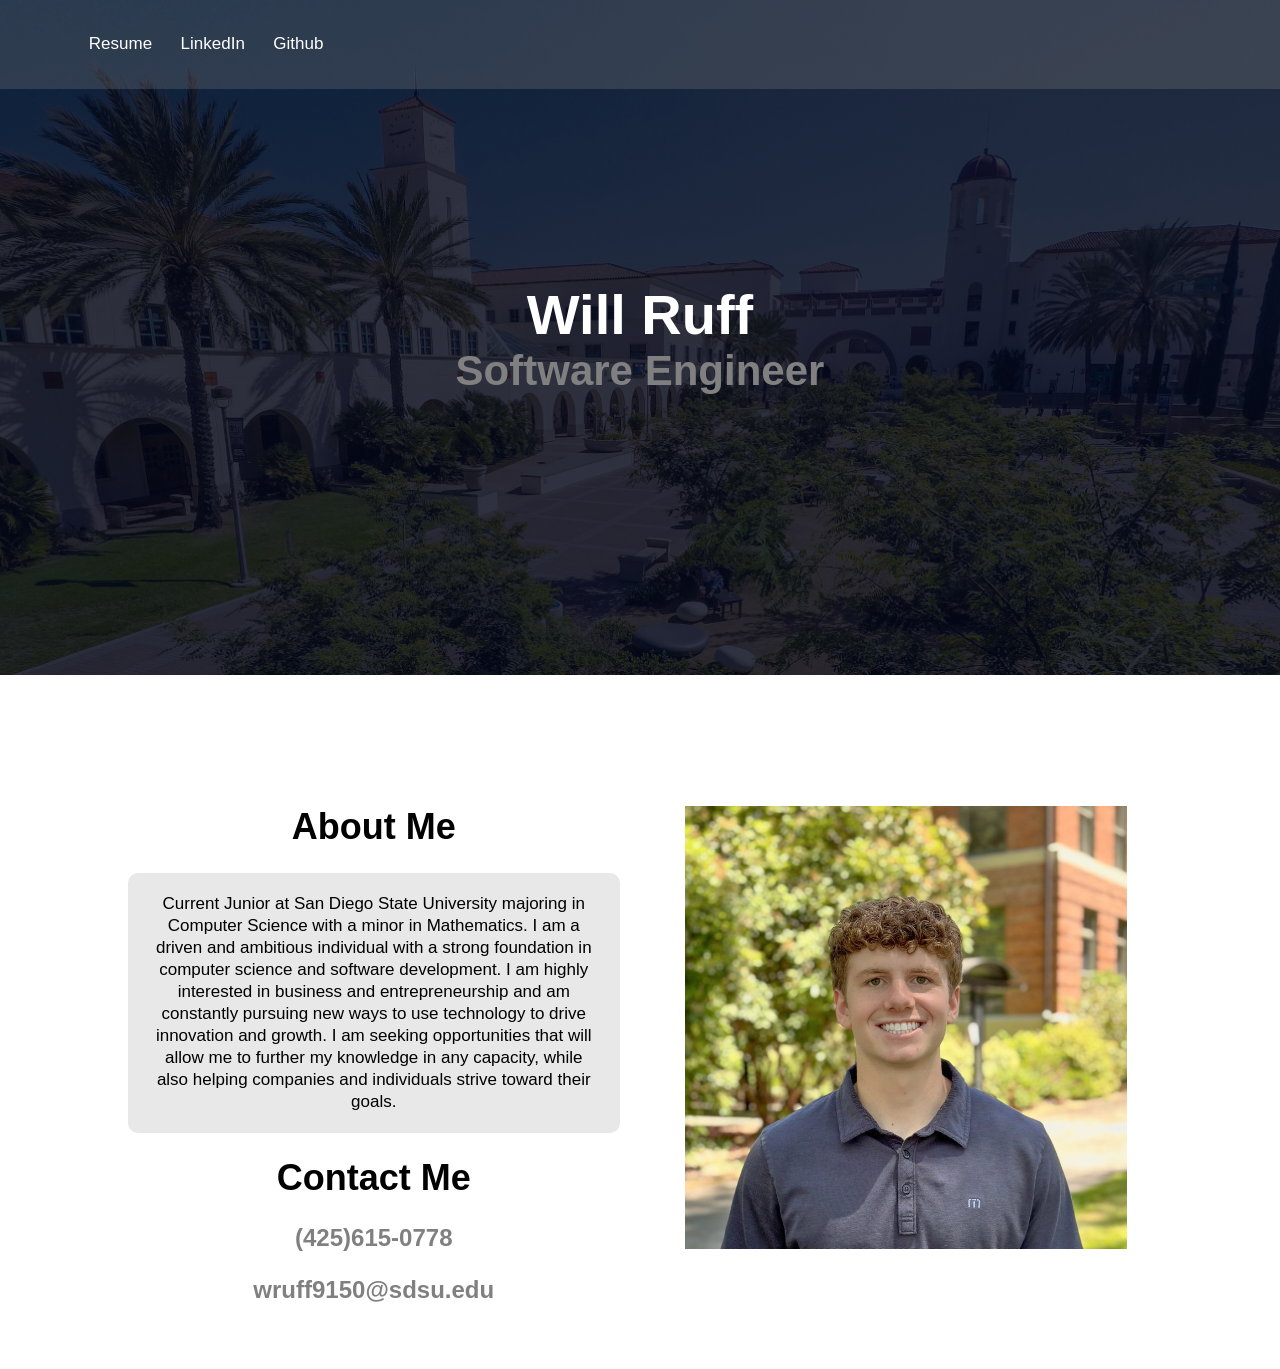
==== index.html @ cccd80b9 "small fix" ====
<!DOCTYPE html>
<html>
	<head>
		<title>Will Ruff</title>
		<meta charset="UTF-8">
		<link rel="stylesheet" href="styles.css">
	</head>
<body>
	<section class="header">
		<nav>
			<div class="nav-links">
				<ul>
					<li><a href="willruff_resume.pdf" target="_blank">Resume</a></li>
					<li><a href="https://www.linkedin.com/in/willhruff" target="_blank">LinkedIn</a></li>
					<li><a href="http://github.com/willruff" target="_blank">Github</a></li>
			    </ul>
			</div>
		</nav>
		<div class="text-box">
			<h1>Will Ruff</h1>
			<h2>Software Engineer</h2>
		</div>
	</section>
    <section class="about">
        <div class="row">
            <div class="col">
                <h1>About Me</h1>
                <p>Current Junior at San Diego State University majoring in Computer Science with a minor in Mathematics. I am a driven and ambitious individual with a strong foundation in computer science and software development. I am highly interested in business and entrepreneurship and am constantly pursuing new ways to use technology to drive innovation and growth. I am seeking opportunities that will allow me to further my knowledge in any capacity, while also helping companies and individuals strive toward their goals.</p>
                <h1>Contact Me</h1>
                <h2>(425)615-0778</h2>
                <h2>wruff9150@sdsu.edu</h2>
            </div>
            <div class="col">
                <img src="headshot.jpg">
            </div>

        </div>
        
    </section>
</html
---- styles.css ----
*{
    margin: 0;
    padding: 0;
    font-family: 'Poppins', sans-serif;
  }
  
  .header {
    min-height: 75vh;
    width: 100%;
    background-image: linear-gradient(rgba(4,9,30,0.7),rgba(4,9,30,0.7)),url(image.jpg);
    background-position: top;
    background-size: cover;
    background-repeat: no-repeat;
    position: relative;
  }
  
  nav {
    display: flex;
    padding: 2% 6%;
    justify-content: space-between;
    align-items: center;
    background: rgba(128, 128, 128, 0.291);
  }
  
  .nav-links{
    flex: 1;
    text-align: left;
  }
  .nav-links ul li{
    list-style: none;
    display: inline-block;
    padding: 8px 12px;
    position: relative;
  }
  .nav-links ul li a{
    color: #fff;
    text-decoration: none;
    font-size: 17px;
  }
  .nav-links ul li::after{
    content:'';
    width: 0%;
    height: 2px;
    background: grey;
    display: block;
    margin: auto;
    transition: 0.5s;
  }
  .nav-links ul li:hover::after{
    width: 100%;
  }

.text-box{
    width: 90%;
    color: #fff;
    position: absolute;
    top: 50%;
    left: 50%;
    transform: translate(-50%,-50%);
    text-align: center;
}
.text-box h1{
    font-size: 56px;
}
.text-box h2{
    font-size: 42px;
    color: grey;
}

.about{
    width: 80%;
    margin: auto;
    text-align: center;
    padding-top: 80px;
}
.about h1{
    font-size: 36px;
    margin-bottom: 5%;
}
.about h2{
    font-size: 24px;
    margin-bottom: 5%;
    color: grey;
}
.about p{
    color: black;
    font-size: 17px;
    line-height: 22px;
    padding: 20px;
    flex-basis: 31%;
    background: #e3e3e3cf;
    border-radius: 10px;
    margin-bottom: 5%;
    box-sizing: border-box;
}
.about p:hover{
    box-shadow: 0 0 20px 0px rgba(0,0,0,0.4)
}

.row{
    margin-top: 5%;
    display: flex;
    justify-content: space-between;
}
.col{
    flex-basis: 48%;
    margin-bottom: 40px;
    position: relative;
}
.col img{
    width: 90%;
    min-width: 100px;
    align-items: center;
}
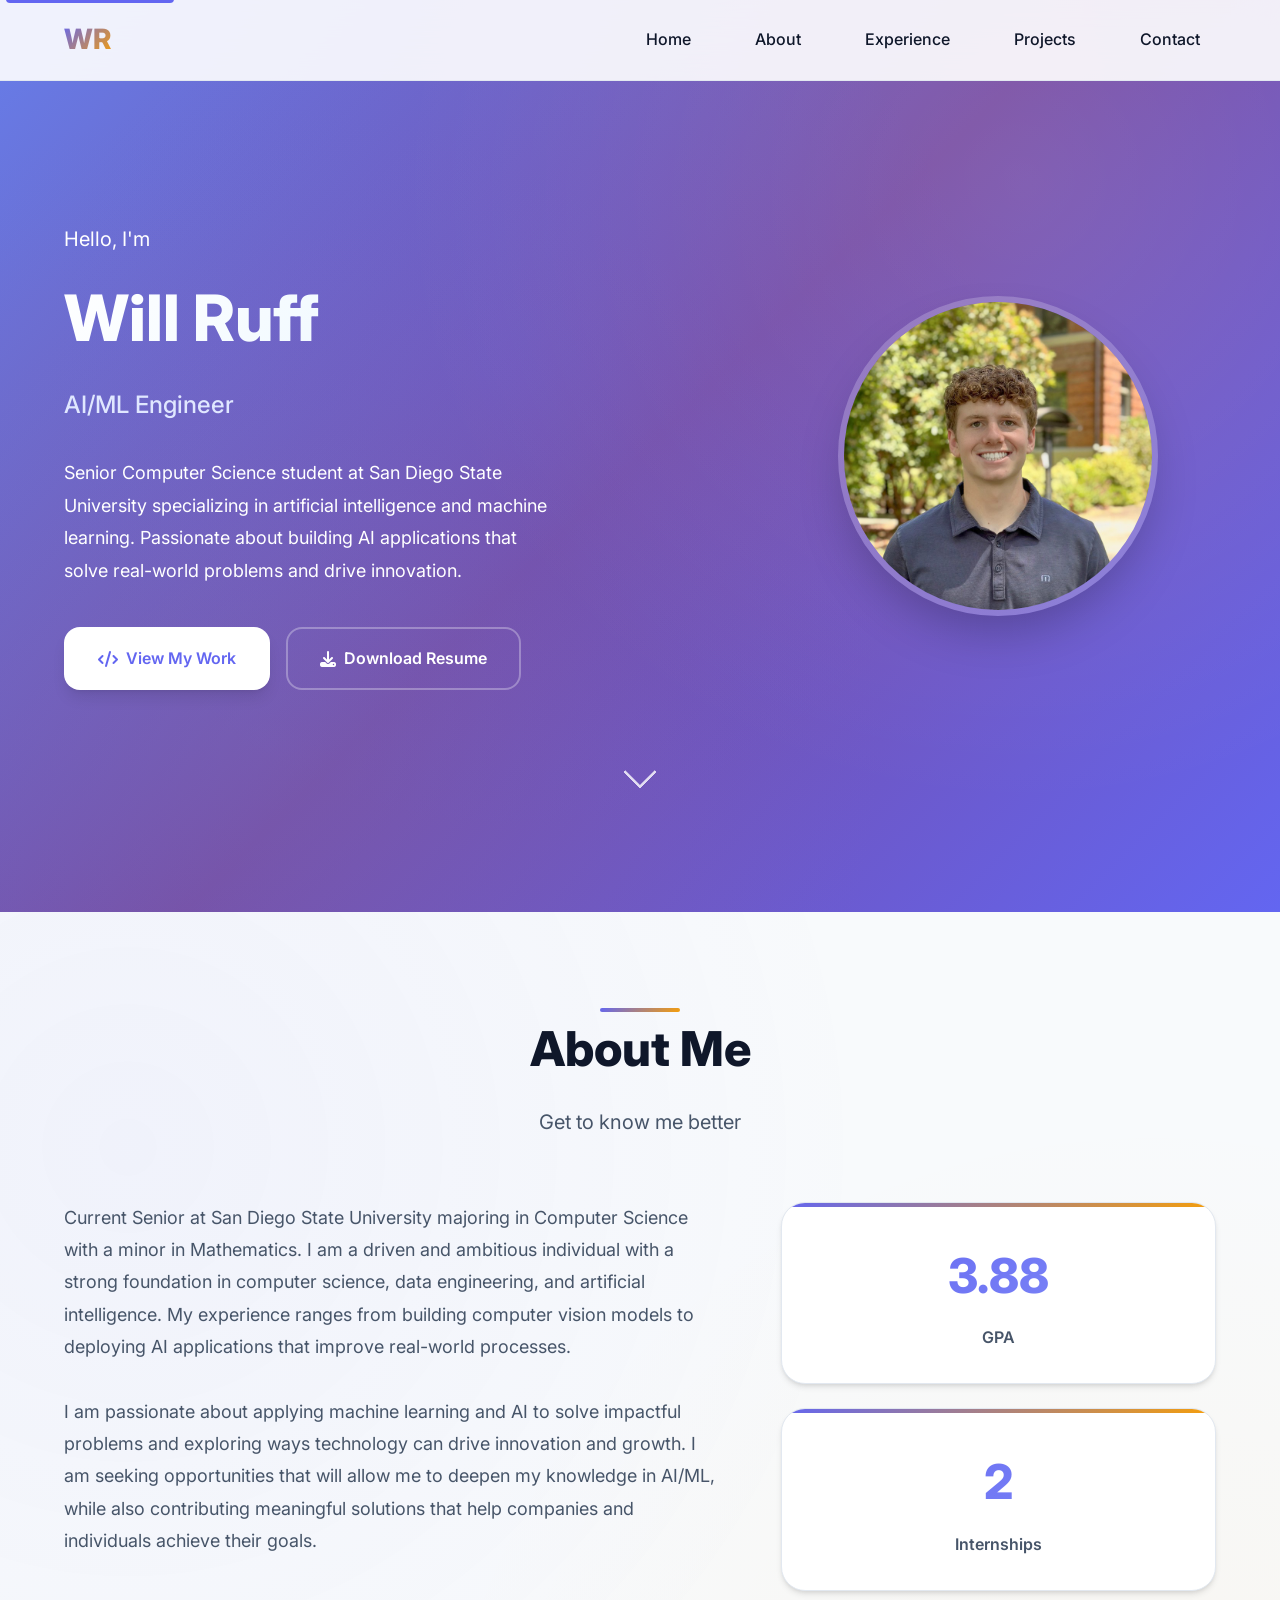
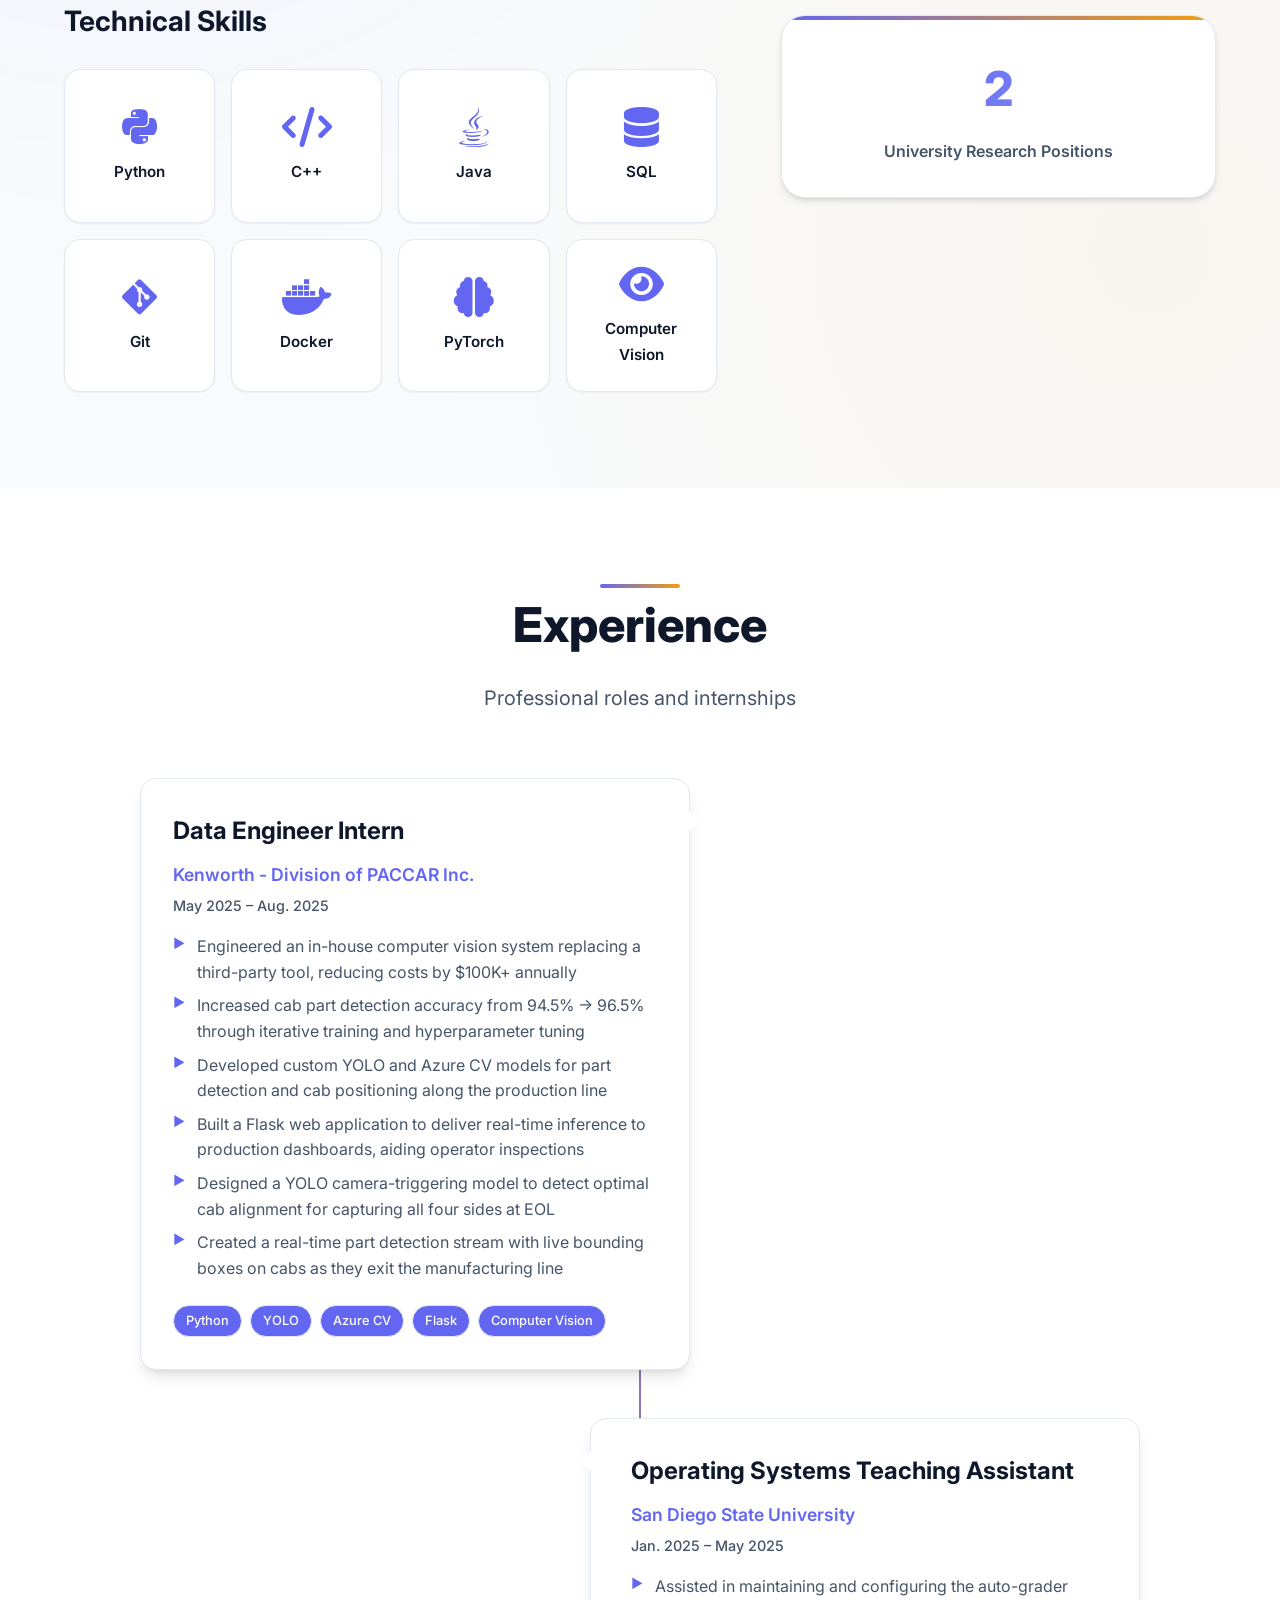
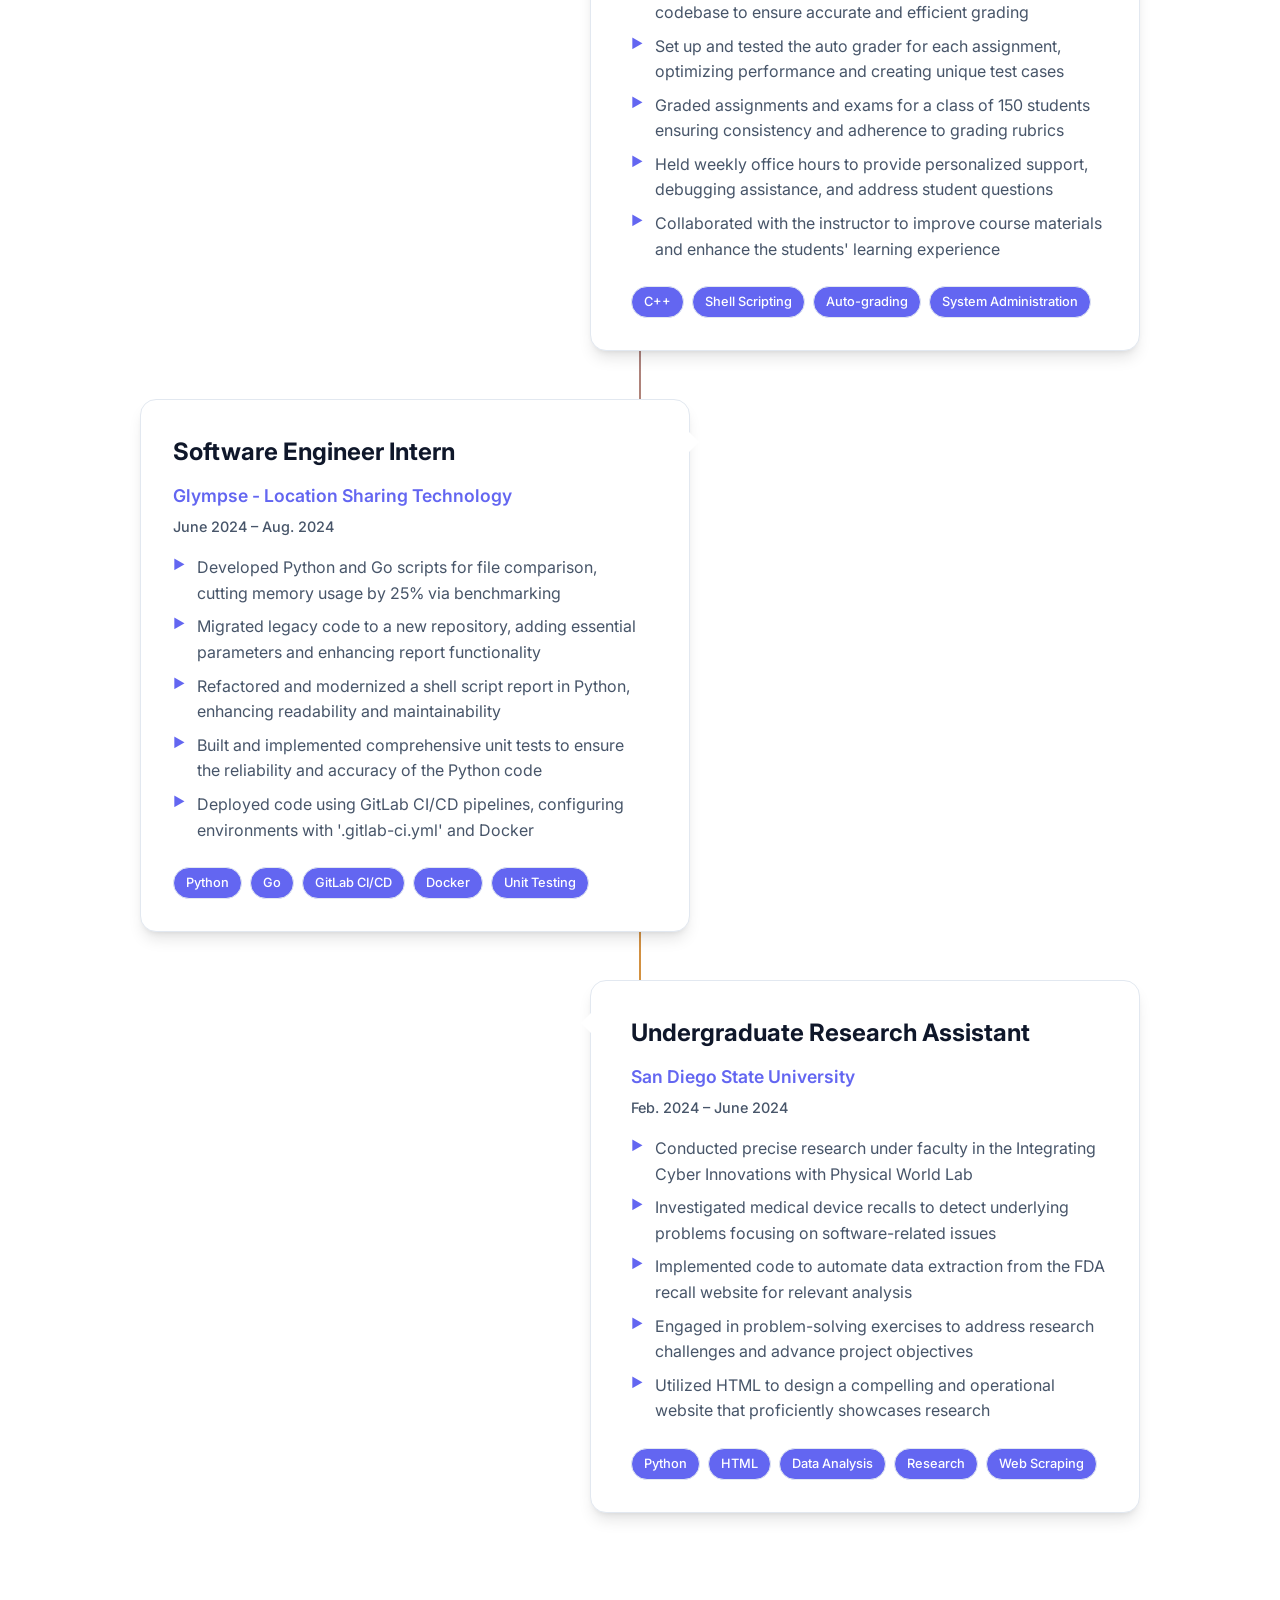
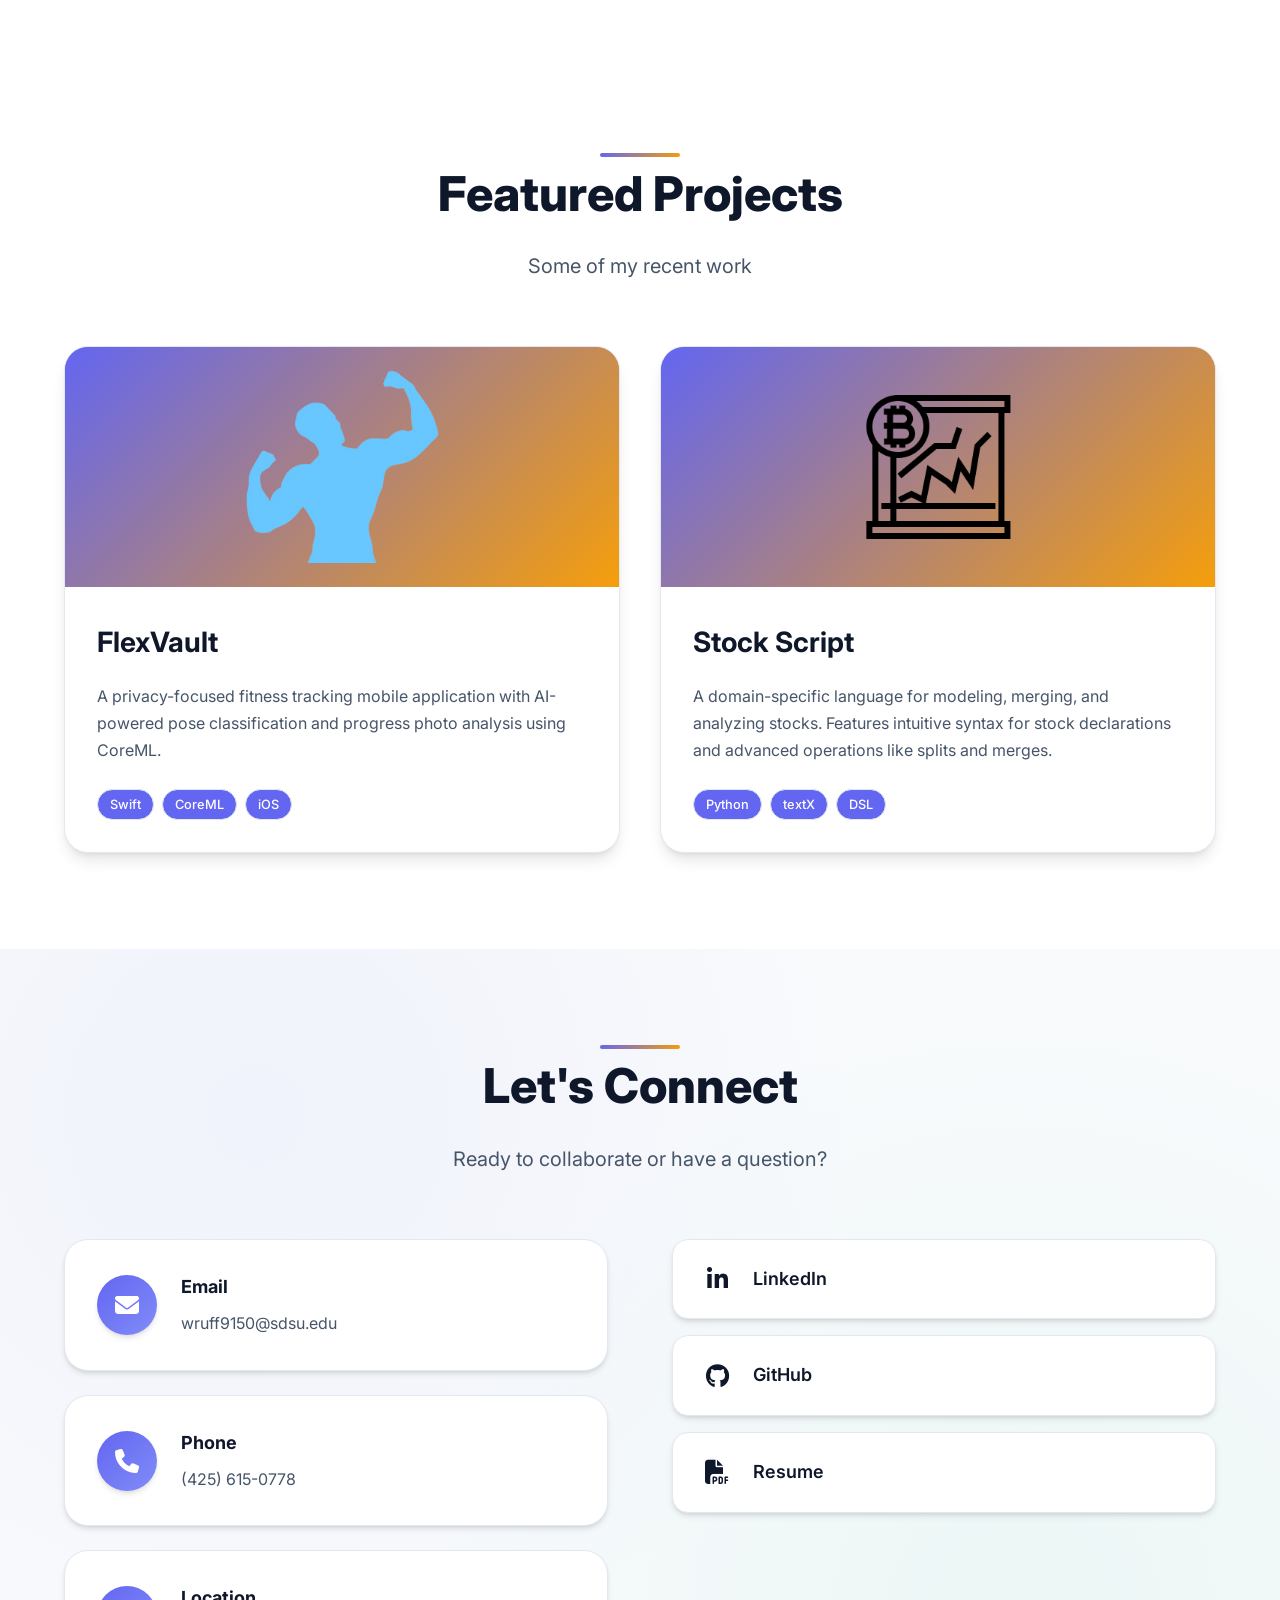
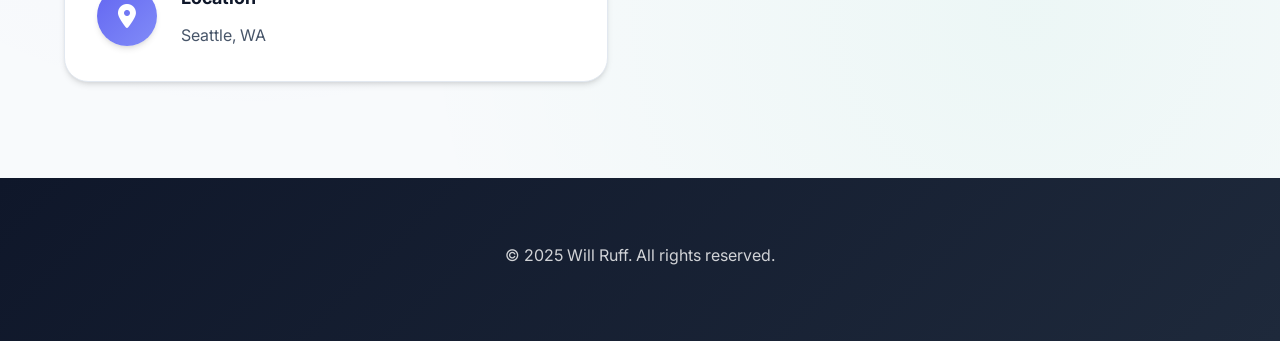
==== commit fbc734d5: "Website Revamp" ====
--- a/index.html
+++ b/index.html
@@ -1,40 +1,365 @@
 <!DOCTYPE html>
-<html>
-	<head>
-		<title>Will Ruff</title>
-		<meta charset="UTF-8">
-		<link rel="stylesheet" href="styles.css">
-	</head>
+<html lang="en">
+<head>
+    <meta charset="UTF-8">
+    <meta name="viewport" content="width=device-width, initial-scale=1.0">
+    <title>Will Ruff - AI/ML Engineer</title>
+    <link rel="stylesheet" href="styles.css">
+    <link rel="preconnect" href="https://fonts.googleapis.com">
+    <link rel="preconnect" href="https://fonts.gstatic.com" crossorigin>
+    <link href="https://fonts.googleapis.com/css2?family=Inter:wght@300;400;500;600;700;800&display=swap" rel="stylesheet">
+    <link rel="stylesheet" href="https://cdnjs.cloudflare.com/ajax/libs/font-awesome/6.4.0/css/all.min.css">
+</head>
 <body>
-	<section class="header">
-		<nav>
-			<div class="nav-links">
-				<ul>
-					<li><a href="willruff_resume.pdf" target="_blank">Resume</a></li>
-					<li><a href="https://www.linkedin.com/in/willhruff" target="_blank">LinkedIn</a></li>
-					<li><a href="http://github.com/willruff" target="_blank">Github</a></li>
-			    </ul>
-			</div>
-		</nav>
-		<div class="text-box">
-			<h1>Will Ruff</h1>
-			<h2>Software Engineer</h2>
-		</div>
-	</section>
-    <section class="about">
-        <div class="row">
-            <div class="col">
-                <h1>About Me</h1>
-                <p>Current Junior at San Diego State University majoring in Computer Science with a minor in Mathematics. I am a driven and ambitious individual with a strong foundation in computer science and software development. I am highly interested in business and entrepreneurship and am constantly pursuing new ways to use technology to drive innovation and growth. I am seeking opportunities that will allow me to further my knowledge in any capacity, while also helping companies and individuals strive toward their goals.</p>
-                <h1>Contact Me</h1>
-                <h2>(425)615-0778</h2>
-                <h2>wruff9150@sdsu.edu</h2>
-            </div>
-            <div class="col">
-                <img src="headshot.jpg">
-            </div>
-
-        </div>
-        
-    </section>
-</html+    <!-- Navigation -->
+    <nav class="navbar">
+        <div class="nav-container">
+            <div class="nav-logo">
+                <span class="logo-text">WR</span>
+            </div>
+            <div class="nav-menu" id="nav-menu">
+                <a href="#home" class="nav-link">Home</a>
+                <a href="#about" class="nav-link">About</a>
+                <a href="#experience" class="nav-link">Experience</a>
+                <a href="projects/" class="nav-link">Projects</a>
+                <a href="#contact" class="nav-link">Contact</a>
+            </div>
+            <div class="nav-toggle" id="nav-toggle">
+                <span class="bar"></span>
+                <span class="bar"></span>
+                <span class="bar"></span>
+            </div>
+        </div>
+    </nav>
+
+    <!-- Hero Section -->
+    <section id="home" class="hero">
+        <div class="hero-container">
+            <div class="hero-content">
+                <div class="hero-text">
+                    <h1 class="hero-title">
+                        <span class="greeting">Hello, I'm</span>
+                        <span class="name">Will Ruff</span>
+                        <span class="title">AI/ML Engineer</span>
+                    </h1>
+                    <p class="hero-description">
+                        Senior Computer Science student at San Diego State University specializing in 
+                        artificial intelligence and machine learning. Passionate about building AI 
+                        applications that solve real-world problems and drive innovation.
+                    </p>
+                    <div class="hero-buttons">
+                        <a href="projects/" class="btn btn-primary">
+                            <i class="fas fa-code"></i>
+                            View My Work
+                        </a>
+                        <a href="Will_Ruff_Resume.pdf" target="_blank" class="btn btn-secondary">
+                            <i class="fas fa-download"></i>
+                            Download Resume
+                        </a>
+                    </div>
+                </div>
+                <div class="hero-image">
+                    <div class="image-container">
+                        <img src="headshot.jpg" alt="Will Ruff" class="profile-image">
+                        <div class="image-overlay"></div>
+                    </div>
+                </div>
+            </div>
+            <div class="scroll-indicator">
+                <div class="scroll-arrow"></div>
+            </div>
+        </div>
+    </section>
+
+    <!-- About Section -->
+    <section id="about" class="about">
+        <div class="container">
+            <div class="section-header">
+                <h2 class="section-title">About Me</h2>
+                <p class="section-subtitle">Get to know me better</p>
+            </div>
+            <div class="about-content">
+                <div class="about-text">
+                    <p class="about-description">
+                        Current Senior at San Diego State University majoring in Computer Science with a minor in Mathematics. I am a driven and ambitious individual with a strong foundation in computer science, data engineering, and artificial intelligence. My experience ranges from building computer vision models to deploying AI applications that improve real-world processes.
+                    </p>
+                    <p class="about-description">
+                        I am passionate about applying machine learning and AI to solve impactful problems and exploring ways technology can drive innovation and growth. I am seeking opportunities that will allow me to deepen my knowledge in AI/ML, while also contributing meaningful solutions that help companies and individuals achieve their goals.
+                    </p>
+                    <div class="skills">
+                        <h3>Technical Skills</h3>
+                        <div class="skills-grid">
+                            <div class="skill-item">
+                                <i class="fab fa-python"></i>
+                                <span>Python</span>
+                            </div>
+                            <div class="skill-item">
+                                <i class="fas fa-code"></i>
+                                <span>C++</span>
+                            </div>
+                            <div class="skill-item">
+                                <i class="fab fa-java"></i>
+                                <span>Java</span>
+                            </div>
+                            <div class="skill-item">
+                                <i class="fas fa-database"></i>
+                                <span>SQL</span>
+                            </div>
+                            <div class="skill-item">
+                                <i class="fab fa-git-alt"></i>
+                                <span>Git</span>
+                            </div>
+                            <div class="skill-item">
+                                <i class="fab fa-docker"></i>
+                                <span>Docker</span>
+                            </div>
+                            <div class="skill-item">
+                                <i class="fas fa-brain"></i>
+                                <span>PyTorch</span>
+                            </div>
+                            <div class="skill-item">
+                                <i class="fas fa-eye"></i>
+                                <span>Computer Vision</span>
+                            </div>
+                        </div>
+                    </div>
+                </div>
+                <div class="about-stats">
+                    <div class="stat-item">
+                        <div class="stat-number">3.88</div>
+                        <div class="stat-label">GPA</div>
+                    </div>
+                    <div class="stat-item">
+                        <div class="stat-number">2</div>
+                        <div class="stat-label">Internships</div>
+                    </div>
+                    <div class="stat-item">
+                        <div class="stat-number">2</div>
+                        <div class="stat-label">University Research Positions</div>
+                    </div>
+                </div>
+            </div>
+        </div>
+    </section>
+
+    <!-- Experience Section -->
+    <section id="experience" class="experience">
+        <div class="container">
+            <div class="section-header">
+                <h2 class="section-title">Experience</h2>
+                <p class="section-subtitle">Professional roles and internships</p>
+            </div>
+            <div class="experience-timeline">
+                <div class="experience-item">
+                    <div class="experience-content">
+                        <div class="experience-header">
+                            <h3 class="experience-title">Data Engineer Intern</h3>
+                            <span class="experience-company">Kenworth - Division of PACCAR Inc.</span>
+                            <span class="experience-date">May 2025 – Aug. 2025</span>
+                        </div>
+                        <ul class="experience-description">
+                            <li>Engineered an in-house computer vision system replacing a third-party tool, reducing costs by $100K+ annually</li>
+                            <li>Increased cab part detection accuracy from 94.5% → 96.5% through iterative training and hyperparameter tuning</li>
+                            <li>Developed custom YOLO and Azure CV models for part detection and cab positioning along the production line</li>
+                            <li>Built a Flask web application to deliver real-time inference to production dashboards, aiding operator inspections</li>
+                            <li>Designed a YOLO camera-triggering model to detect optimal cab alignment for capturing all four sides at EOL</li>
+                            <li>Created a real-time part detection stream with live bounding boxes on cabs as they exit the manufacturing line</li>
+                        </ul>
+                        <div class="experience-tech">
+                            <span class="tech-tag">Python</span>
+                            <span class="tech-tag">YOLO</span>
+                            <span class="tech-tag">Azure CV</span>
+                            <span class="tech-tag">Flask</span>
+                            <span class="tech-tag">Computer Vision</span>
+                        </div>
+                    </div>
+                </div>
+                
+                <div class="experience-item">
+                    <div class="experience-content">
+                        <div class="experience-header">
+                            <h3 class="experience-title">Operating Systems Teaching Assistant</h3>
+                            <span class="experience-company">San Diego State University</span>
+                            <span class="experience-date">Jan. 2025 – May 2025</span>
+                        </div>
+                        <ul class="experience-description">
+                            <li>Assisted in maintaining and configuring the auto-grader codebase to ensure accurate and efficient grading</li>
+                            <li>Set up and tested the auto grader for each assignment, optimizing performance and creating unique test cases</li>
+                            <li>Graded assignments and exams for a class of 150 students ensuring consistency and adherence to grading rubrics</li>
+                            <li>Held weekly office hours to provide personalized support, debugging assistance, and address student questions</li>
+                            <li>Collaborated with the instructor to improve course materials and enhance the students' learning experience</li>
+                        </ul>
+                        <div class="experience-tech">
+                            <span class="tech-tag">C++</span>
+                            <span class="tech-tag">Shell Scripting</span>
+                            <span class="tech-tag">Auto-grading</span>
+                            <span class="tech-tag">System Administration</span>
+                        </div>
+                    </div>
+                </div>
+                
+                <div class="experience-item">
+                    <div class="experience-content">
+                        <div class="experience-header">
+                            <h3 class="experience-title">Software Engineer Intern</h3>
+                            <span class="experience-company">Glympse - Location Sharing Technology</span>
+                            <span class="experience-date">June 2024 – Aug. 2024</span>
+                        </div>
+                        <ul class="experience-description">
+                            <li>Developed Python and Go scripts for file comparison, cutting memory usage by 25% via benchmarking</li>
+                            <li>Migrated legacy code to a new repository, adding essential parameters and enhancing report functionality</li>
+                            <li>Refactored and modernized a shell script report in Python, enhancing readability and maintainability</li>
+                            <li>Built and implemented comprehensive unit tests to ensure the reliability and accuracy of the Python code</li>
+                            <li>Deployed code using GitLab CI/CD pipelines, configuring environments with '.gitlab-ci.yml' and Docker</li>
+                        </ul>
+                        <div class="experience-tech">
+                            <span class="tech-tag">Python</span>
+                            <span class="tech-tag">Go</span>
+                            <span class="tech-tag">GitLab CI/CD</span>
+                            <span class="tech-tag">Docker</span>
+                            <span class="tech-tag">Unit Testing</span>
+                        </div>
+                    </div>
+                </div>
+                
+                <div class="experience-item">
+                    <div class="experience-content">
+                        <div class="experience-header">
+                            <h3 class="experience-title">Undergraduate Research Assistant</h3>
+                            <span class="experience-company">San Diego State University</span>
+                            <span class="experience-date">Feb. 2024 – June 2024</span>
+                        </div>
+                        <ul class="experience-description">
+                            <li>Conducted precise research under faculty in the Integrating Cyber Innovations with Physical World Lab</li>
+                            <li>Investigated medical device recalls to detect underlying problems focusing on software-related issues</li>
+                            <li>Implemented code to automate data extraction from the FDA recall website for relevant analysis</li>
+                            <li>Engaged in problem-solving exercises to address research challenges and advance project objectives</li>
+                            <li>Utilized HTML to design a compelling and operational website that proficiently showcases research</li>
+                        </ul>
+                        <div class="experience-tech">
+                            <span class="tech-tag">Python</span>
+                            <span class="tech-tag">HTML</span>
+                            <span class="tech-tag">Data Analysis</span>
+                            <span class="tech-tag">Research</span>
+                            <span class="tech-tag">Web Scraping</span>
+                        </div>
+                    </div>
+                </div>
+            </div>
+        </div>
+    </section>
+
+    <!-- Projects Section -->
+    <section id="projects" class="projects">
+        <div class="container">
+            <div class="section-header">
+                <h2 class="section-title">Featured Projects</h2>
+                <p class="section-subtitle">Some of my recent work</p>
+            </div>
+            <div class="projects-grid">
+                <a href="projects/#flexvault" class="project-card project-card-link">
+                    <div class="project-image">
+                        <img src="Untitled_design__9_-removebg-preview.png" alt="FlexVault App Design" class="project-img">
+                    </div>
+                    <div class="project-content">
+                        <h3 class="project-title">FlexVault</h3>
+                        <p class="project-description">
+                            A privacy-focused fitness tracking mobile application with AI-powered 
+                            pose classification and progress photo analysis using CoreML.
+                        </p>
+                        <div class="project-tech">
+                            <span class="tech-tag">Swift</span>
+                            <span class="tech-tag">CoreML</span>
+                            <span class="tech-tag">iOS</span>
+                        </div>
+                    </div>
+                </a>
+                <a href="projects/#stockscript" class="project-card project-card-link">
+                    <div class="project-image">
+                        <img src="chart.png" alt="StockScript Chart" class="project-img">
+                    </div>
+                    <div class="project-content">
+                        <h3 class="project-title">Stock Script</h3>
+                        <p class="project-description">
+                            A domain-specific language for modeling, merging, and analyzing stocks. 
+                            Features intuitive syntax for stock declarations and advanced operations 
+                            like splits and merges.
+                        </p>
+                        <div class="project-tech">
+                            <span class="tech-tag">Python</span>
+                            <span class="tech-tag">textX</span>
+                            <span class="tech-tag">DSL</span>
+                        </div>
+                    </div>
+                </a>
+            </div>
+        </div>
+    </section>
+
+    <!-- Contact Section -->
+    <section id="contact" class="contact">
+        <div class="container">
+            <div class="section-header">
+                <h2 class="section-title">Let's Connect</h2>
+                <p class="section-subtitle">Ready to collaborate or have a question?</p>
+            </div>
+            <div class="contact-content">
+                <div class="contact-info">
+                    <div class="contact-item">
+                        <div class="contact-icon">
+                            <i class="fas fa-envelope"></i>
+                        </div>
+                        <div class="contact-details">
+                            <h4>Email</h4>
+                            <p>wruff9150@sdsu.edu</p>
+                        </div>
+                    </div>
+                    <div class="contact-item">
+                        <div class="contact-icon">
+                            <i class="fas fa-phone"></i>
+                        </div>
+                        <div class="contact-details">
+                            <h4>Phone</h4>
+                            <p>(425) 615-0778</p>
+                        </div>
+                    </div>
+                    <div class="contact-item">
+                        <div class="contact-icon">
+                            <i class="fas fa-map-marker-alt"></i>
+                        </div>
+                        <div class="contact-details">
+                            <h4>Location</h4>
+                            <p>Seattle, WA</p>
+                        </div>
+                    </div>
+                </div>
+                <div class="social-links">
+                    <a href="https://www.linkedin.com/in/willhruff" target="_blank" class="social-link">
+                        <i class="fab fa-linkedin-in"></i>
+                        <span>LinkedIn</span>
+                    </a>
+                    <a href="https://github.com/willruff" target="_blank" class="social-link">
+                        <i class="fab fa-github"></i>
+                        <span>GitHub</span>
+                    </a>
+                    <a href="Will_Ruff_Resume.pdf" target="_blank" class="social-link">
+                        <i class="fas fa-file-pdf"></i>
+                        <span>Resume</span>
+                    </a>
+                </div>
+            </div>
+        </div>
+    </section>
+
+    <!-- Footer -->
+    <footer class="footer">
+        <div class="container">
+            <div class="footer-content">
+                <p>&copy; 2025 Will Ruff. All rights reserved.</p>
+            </div>
+        </div>
+    </footer>
+
+    <script src="script.js"></script>
+</body>
+</html>
--- a/styles.css
+++ b/styles.css
@@ -1,114 +1,1215 @@
-*{
+/* Modern Portfolio Website Styles */
+
+/* Reset and Base Styles */
+* {
     margin: 0;
     padding: 0;
-    font-family: 'Poppins', sans-serif;
-  }
-  
-  .header {
-    min-height: 75vh;
+    box-sizing: border-box;
+}
+
+:root {
+    /* Color System */
+    --primary: #6366f1;
+    --primary-light: #818cf8;
+    --primary-dark: #4f46e5;
+    --secondary: #f59e0b;
+    --accent: #10b981;
+    --text-primary: #0f172a;
+    --text-secondary: #475569;
+    --text-light: #64748b;
+    --bg-primary: #ffffff;
+    --bg-secondary: #f8fafc;
+    --bg-tertiary: #f1f5f9;
+    --border: #e2e8f0;
+    
+    /* Shadows */
+    --shadow-sm: 0 1px 2px 0 rgba(0, 0, 0, 0.05);
+    --shadow-md: 0 4px 6px -1px rgba(0, 0, 0, 0.1), 0 2px 4px -2px rgba(0, 0, 0, 0.1);
+    --shadow-lg: 0 10px 15px -3px rgba(0, 0, 0, 0.1), 0 4px 6px -4px rgba(0, 0, 0, 0.1);
+    --shadow-xl: 0 20px 25px -5px rgba(0, 0, 0, 0.1), 0 8px 10px -6px rgba(0, 0, 0, 0.1);
+    --shadow-2xl: 0 25px 50px -12px rgba(0, 0, 0, 0.25);
+    
+    /* Spacing */
+    --space-1: 0.25rem;
+    --space-2: 0.5rem;
+    --space-3: 0.75rem;
+    --space-4: 1rem;
+    --space-5: 1.25rem;
+    --space-6: 1.5rem;
+    --space-8: 2rem;
+    --space-10: 2.5rem;
+    --space-12: 3rem;
+    --space-16: 4rem;
+    --space-20: 5rem;
+    --space-24: 6rem;
+    
+    /* Border Radius */
+    --radius-sm: 0.375rem;
+    --radius-md: 0.5rem;
+    --radius-lg: 0.75rem;
+    --radius-xl: 1rem;
+    --radius-2xl: 1.5rem;
+    --radius-full: 9999px;
+    
+    /* Transitions */
+    --transition: all 0.3s cubic-bezier(0.4, 0, 0.2, 1);
+}
+
+html {
+    scroll-behavior: smooth;
+}
+
+body {
+    font-family: 'Inter', -apple-system, BlinkMacSystemFont, 'Segoe UI', Roboto, sans-serif;
+    line-height: 1.7;
+    color: var(--text-primary);
+    background: var(--bg-primary);
+    overflow-x: hidden;
+    -webkit-font-smoothing: antialiased;
+    -moz-osx-font-smoothing: grayscale;
+}
+
+.container {
+    max-width: 1200px;
+    margin: 0 auto;
+    padding: 0 var(--space-6);
+}
+
+/* Navigation */
+.navbar {
+    position: fixed;
+    top: 0;
     width: 100%;
-    background-image: linear-gradient(rgba(4,9,30,0.7),rgba(4,9,30,0.7)),url(image.jpg);
-    background-position: top;
-    background-size: cover;
-    background-repeat: no-repeat;
-    position: relative;
-  }
-  
-  nav {
-    display: flex;
-    padding: 2% 6%;
+    background: rgba(255, 255, 255, 0.9);
+    backdrop-filter: blur(20px);
+    -webkit-backdrop-filter: blur(20px);
+    border-bottom: 1px solid var(--border);
+    z-index: 1000;
+    transition: var(--transition);
+}
+
+.navbar.scrolled {
+    background: rgba(255, 255, 255, 0.95);
+    box-shadow: var(--shadow-lg);
+}
+
+.nav-container {
+    max-width: 1200px;
+    margin: 0 auto;
+    padding: 0 var(--space-6);
+    display: flex;
     justify-content: space-between;
     align-items: center;
-    background: rgba(128, 128, 128, 0.291);
-  }
-  
-  .nav-links{
-    flex: 1;
-    text-align: left;
-  }
-  .nav-links ul li{
-    list-style: none;
+    height: 80px;
+}
+
+.nav-logo {
+    font-size: 1.75rem;
+    font-weight: 800;
+}
+
+.logo-text {
+    background: linear-gradient(135deg, var(--primary), var(--secondary));
+    -webkit-background-clip: text;
+    -webkit-text-fill-color: transparent;
+    background-clip: text;
+    transition: var(--transition);
+}
+
+.logo-text:hover {
+    transform: scale(1.05);
+}
+
+.nav-menu {
+    display: flex;
+    gap: var(--space-8);
+    align-items: center;
+}
+
+.nav-link {
+    text-decoration: none;
+    color: var(--text-primary);
+    font-weight: 500;
+    padding: var(--space-2) var(--space-4);
+    border-radius: var(--radius-lg);
+    transition: var(--transition);
+    position: relative;
+}
+
+.nav-link:hover {
+    color: var(--primary);
+    background: rgba(99, 102, 241, 0.1);
+    transform: translateY(-1px);
+}
+
+.nav-toggle {
+    display: none;
+    flex-direction: column;
+    cursor: pointer;
+    padding: var(--space-2);
+    border-radius: var(--radius-md);
+    transition: var(--transition);
+}
+
+.nav-toggle:hover {
+    background: var(--bg-secondary);
+}
+
+.bar {
+    width: 25px;
+    height: 3px;
+    background: var(--text-primary);
+    margin: 3px 0;
+    border-radius: var(--radius-full);
+    transition: var(--transition);
+}
+
+/* Hero Section */
+.hero {
+    min-height: 100vh;
+    display: flex;
+    align-items: center;
+    background: linear-gradient(135deg, #667eea 0%, #764ba2 50%, #6366f1 100%);
+    position: relative;
+    overflow: hidden;
+}
+
+.hero::before {
+    content: '';
+    position: absolute;
+    top: 0;
+    left: 0;
+    right: 0;
+    bottom: 0;
+    background: 
+        radial-gradient(circle at 20% 80%, rgba(120, 119, 198, 0.3) 0%, transparent 50%),
+        radial-gradient(circle at 80% 20%, rgba(255, 255, 255, 0.1) 0%, transparent 50%),
+        radial-gradient(circle at 40% 40%, rgba(99, 102, 241, 0.2) 0%, transparent 50%);
+    animation: float 20s ease-in-out infinite;
+}
+
+@keyframes float {
+    0%, 100% { transform: translateY(0px) rotate(0deg); }
+    33% { transform: translateY(-20px) rotate(1deg); }
+    66% { transform: translateY(-10px) rotate(-1deg); }
+}
+
+.hero-container {
+    max-width: 1200px;
+    margin: 0 auto;
+    padding: 0 var(--space-6);
+    position: relative;
+    z-index: 2;
+    width: 100%;
+}
+
+.hero-content {
+    display: grid;
+    grid-template-columns: 1.2fr 0.8fr;
+    gap: var(--space-16);
+    align-items: center;
+    min-height: 80vh;
+}
+
+.hero-text {
+    color: white;
+    animation: slideInLeft 1s ease-out;
+}
+
+@keyframes slideInLeft {
+    from {
+        opacity: 0;
+        transform: translateX(-50px);
+    }
+    to {
+        opacity: 1;
+        transform: translateX(0);
+    }
+}
+
+.greeting {
+    display: block;
+    font-size: 1.25rem;
+    font-weight: 400;
+    margin-bottom: var(--space-2);
+    opacity: 0.9;
+    animation: fadeInUp 1s ease-out 0.2s both;
+}
+
+.name {
+    display: block;
+    font-size: clamp(2.5rem, 5vw, 4rem);
+    font-weight: 800;
+    margin-bottom: var(--space-3);
+    background: linear-gradient(135deg, #ffffff 0%, #f0f9ff 50%, #e0e7ff 100%);
+    -webkit-background-clip: text;
+    -webkit-text-fill-color: transparent;
+    background-clip: text;
+    animation: fadeInUp 1s ease-out 0.4s both;
+}
+
+.title {
+    display: block;
+    font-size: 1.5rem;
+    font-weight: 500;
+    color: #e0e7ff;
+    margin-bottom: var(--space-8);
+    animation: fadeInUp 1s ease-out 0.6s both;
+}
+
+@keyframes fadeInUp {
+    from {
+        opacity: 0;
+        transform: translateY(30px);
+    }
+    to {
+        opacity: 1;
+        transform: translateY(0);
+    }
+}
+
+.hero-description {
+    font-size: 1.125rem;
+    line-height: 1.8;
+    margin-bottom: var(--space-10);
+    opacity: 0.95;
+    max-width: 500px;
+    animation: fadeInUp 1s ease-out 0.8s both;
+}
+
+.hero-buttons {
+    display: flex;
+    gap: var(--space-4);
+    flex-wrap: wrap;
+    animation: fadeInUp 1s ease-out 1s both;
+}
+
+/* Button Styles */
+.btn {
+    display: inline-flex;
+    align-items: center;
+    gap: var(--space-2);
+    padding: var(--space-4) var(--space-8);
+    border-radius: var(--radius-xl);
+    text-decoration: none;
+    font-weight: 600;
+    font-size: 1rem;
+    transition: var(--transition);
+    border: 2px solid transparent;
+    cursor: pointer;
+    position: relative;
+    overflow: hidden;
+}
+
+.btn::before {
+    content: '';
+    position: absolute;
+    top: 0;
+    left: -100%;
+    width: 100%;
+    height: 100%;
+    background: linear-gradient(90deg, transparent, rgba(255, 255, 255, 0.2), transparent);
+    transition: left 0.5s;
+}
+
+.btn:hover::before {
+    left: 100%;
+}
+
+.btn-primary {
+    background: white;
+    color: var(--primary);
+    box-shadow: var(--shadow-lg);
+}
+
+.btn-primary:hover {
+    transform: translateY(-3px);
+    box-shadow: var(--shadow-2xl);
+    background: #f8fafc;
+}
+
+.btn-secondary {
+    background: transparent;
+    color: white;
+    border-color: rgba(255, 255, 255, 0.3);
+    backdrop-filter: blur(10px);
+}
+
+.btn-secondary:hover {
+    background: rgba(255, 255, 255, 0.1);
+    border-color: white;
+    transform: translateY(-3px);
+    box-shadow: 0 0 30px rgba(99, 102, 241, 0.3);
+}
+
+/* Hero Image */
+.hero-image {
+    display: flex;
+    justify-content: center;
+    align-items: center;
+    animation: slideInRight 1s ease-out 0.5s both;
+}
+
+@keyframes slideInRight {
+    from {
+        opacity: 0;
+        transform: translateX(50px);
+    }
+    to {
+        opacity: 1;
+        transform: translateX(0);
+    }
+}
+
+.image-container {
+    position: relative;
+    width: 320px;
+    height: 320px;
+    border-radius: 50%;
+    overflow: hidden;
+    box-shadow: var(--shadow-2xl);
+    border: 6px solid rgba(255, 255, 255, 0.2);
+    transition: var(--transition);
+}
+
+.image-container::before {
+    content: '';
+    position: absolute;
+    top: -50%;
+    left: -50%;
+    width: 200%;
+    height: 200%;
+    background: conic-gradient(from 0deg, transparent, rgba(255, 255, 255, 0.3), transparent);
+    animation: rotate 10s linear infinite;
+    z-index: -1;
+}
+
+@keyframes rotate {
+    from { transform: rotate(0deg); }
+    to { transform: rotate(360deg); }
+}
+
+.image-container:hover {
+    transform: scale(1.05);
+    box-shadow: var(--shadow-2xl), 0 0 30px rgba(99, 102, 241, 0.3);
+}
+
+.profile-image {
+    width: 100%;
+    height: 100%;
+    object-fit: cover;
+    transition: var(--transition);
+}
+
+.image-container:hover .profile-image {
+    transform: scale(1.1);
+}
+
+/* Scroll Indicator */
+.scroll-indicator {
+    position: absolute;
+    bottom: var(--space-8);
+    left: 50%;
+    transform: translateX(-50%);
+    animation: bounce 2s infinite;
+    cursor: pointer;
+}
+
+.scroll-arrow {
+    width: 24px;
+    height: 24px;
+    border-right: 3px solid rgba(255, 255, 255, 0.8);
+    border-bottom: 3px solid rgba(255, 255, 255, 0.8);
+    transform: rotate(45deg);
+    border-radius: 2px;
+}
+
+@keyframes bounce {
+    0%, 20%, 50%, 80%, 100% {
+        transform: translateX(-50%) translateY(0);
+    }
+    40% {
+        transform: translateX(-50%) translateY(-15px);
+    }
+    60% {
+        transform: translateX(-50%) translateY(-8px);
+    }
+}
+
+/* Section Styles */
+section {
+    padding: var(--space-24) 0;
+    position: relative;
+}
+
+.section-header {
+    text-align: center;
+    margin-bottom: var(--space-16);
+    opacity: 0;
+    transform: translateY(30px);
+    transition: var(--transition);
+}
+
+.section-header.animate {
+    opacity: 1;
+    transform: translateY(0);
+}
+
+.section-title {
+    font-size: clamp(2rem, 4vw, 3rem);
+    font-weight: 800;
+    color: var(--text-primary);
+    margin-bottom: var(--space-4);
+    position: relative;
     display: inline-block;
-    padding: 8px 12px;
-    position: relative;
-  }
-  .nav-links ul li a{
-    color: #fff;
+}
+
+.section-title::after {
+    content: '';
+    position: absolute;
+    bottom: -var(--space-3);
+    left: 50%;
+    transform: translateX(-50%);
+    width: 80px;
+    height: 4px;
+    background: linear-gradient(135deg, var(--primary), var(--secondary));
+    border-radius: var(--radius-full);
+}
+
+.section-subtitle {
+    font-size: 1.25rem;
+    color: var(--text-secondary);
+    max-width: 600px;
+    margin: 0 auto;
+    line-height: 1.6;
+}
+
+/* About Section */
+.about {
+    background: var(--bg-secondary);
+    position: relative;
+}
+
+.about::before {
+    content: '';
+    position: absolute;
+    top: 0;
+    left: 0;
+    right: 0;
+    bottom: 0;
+    background: 
+        radial-gradient(circle at 10% 20%, rgba(99, 102, 241, 0.05) 0%, transparent 50%),
+        radial-gradient(circle at 90% 80%, rgba(245, 158, 11, 0.05) 0%, transparent 50%);
+}
+
+.about-content {
+    display: grid;
+    grid-template-columns: 1.5fr 1fr;
+    gap: var(--space-16);
+    align-items: start;
+    position: relative;
+    z-index: 1;
+}
+
+.about-text {
+    opacity: 0;
+    transform: translateX(-30px);
+    transition: var(--transition);
+}
+
+.about-text.animate {
+    opacity: 1;
+    transform: translateX(0);
+}
+
+.about-description {
+    font-size: 1.125rem;
+    line-height: 1.8;
+    color: var(--text-secondary);
+    margin-bottom: var(--space-8);
+}
+
+.skills {
+    margin-top: var(--space-10);
+}
+
+.skills h3 {
+    font-size: 1.75rem;
+    font-weight: 700;
+    margin-bottom: var(--space-6);
+    color: var(--text-primary);
+}
+
+.skills-grid {
+    display: grid;
+    grid-template-columns: repeat(4, 1fr);
+    gap: var(--space-4);
+    grid-auto-rows: 1fr;
+}
+
+.skill-item {
+    display: flex;
+    flex-direction: column;
+    align-items: center;
+    justify-content: center;
+    padding: var(--space-6);
+    background: white;
+    border-radius: var(--radius-xl);
+    box-shadow: var(--shadow-sm);
+    transition: var(--transition);
+    border: 1px solid var(--border);
+    opacity: 0;
+    transform: translateY(20px);
+    min-height: 120px;
+    text-align: center;
+}
+
+.skill-item.animate {
+    opacity: 1;
+    transform: translateY(0);
+}
+
+.skill-item:hover {
+    transform: translateY(-8px);
+    box-shadow: var(--shadow-xl);
+    border-color: var(--primary-light);
+}
+
+.skill-item i {
+    font-size: 2.5rem;
+    color: var(--primary);
+    margin-bottom: var(--space-3);
+    transition: var(--transition);
+}
+
+.skill-item:hover i {
+    transform: scale(1.1);
+}
+
+.skill-item span {
+    font-weight: 600;
+    color: var(--text-primary);
+    font-size: 0.95rem;
+}
+
+.about-stats {
+    display: flex;
+    flex-direction: column;
+    gap: var(--space-6);
+    opacity: 0;
+    transform: translateX(30px);
+    transition: var(--transition);
+}
+
+.about-stats.animate {
+    opacity: 1;
+    transform: translateX(0);
+}
+
+.stat-item {
+    text-align: center;
+    padding: var(--space-8);
+    background: white;
+    border-radius: var(--radius-2xl);
+    box-shadow: var(--shadow-md);
+    transition: var(--transition);
+    border: 1px solid var(--border);
+    position: relative;
+    overflow: hidden;
+}
+
+.stat-item::before {
+    content: '';
+    position: absolute;
+    top: 0;
+    left: 0;
+    right: 0;
+    height: 4px;
+    background: linear-gradient(135deg, var(--primary), var(--secondary));
+}
+
+.stat-item:hover {
+    transform: translateY(-5px) scale(1.02);
+    box-shadow: var(--shadow-xl);
+}
+
+.stat-number {
+    font-size: 3rem;
+    font-weight: 800;
+    background: linear-gradient(135deg, var(--primary), var(--primary-light));
+    -webkit-background-clip: text;
+    -webkit-text-fill-color: transparent;
+    background-clip: text;
+    margin-bottom: var(--space-2);
+}
+
+.stat-label {
+    font-weight: 600;
+    color: var(--text-secondary);
+    font-size: 1rem;
+}
+
+/* Projects Section */
+.projects-grid {
+    display: grid;
+    grid-template-columns: repeat(auto-fit, minmax(380px, 1fr));
+    gap: var(--space-10);
+}
+
+.project-card {
+    background: white;
+    border-radius: var(--radius-2xl);
+    overflow: hidden;
+    box-shadow: var(--shadow-lg);
+    transition: var(--transition);
+    border: 1px solid var(--border);
+    opacity: 0;
+    transform: translateY(30px);
+}
+
+.project-card.animate {
+    opacity: 1;
+    transform: translateY(0);
+}
+
+.project-card:hover {
+    transform: translateY(-15px) scale(1.02);
+    box-shadow: var(--shadow-2xl);
+}
+
+.project-card-link {
     text-decoration: none;
-    font-size: 17px;
-  }
-  .nav-links ul li::after{
-    content:'';
-    width: 0%;
-    height: 2px;
-    background: grey;
+    color: inherit;
     display: block;
-    margin: auto;
-    transition: 0.5s;
-  }
-  .nav-links ul li:hover::after{
-    width: 100%;
-  }
-
-.text-box{
-    width: 90%;
-    color: #fff;
+    transition: var(--transition);
+}
+
+.project-card-link:hover {
+    text-decoration: none;
+    color: inherit;
+}
+
+.project-image {
+    height: 240px;
+    background: linear-gradient(135deg, var(--primary), var(--secondary));
+    position: relative;
+    overflow: hidden;
+}
+
+.project-img {
+    width: 80%;
+    height: 80%;
+    object-fit: contain;
+    border-radius: var(--radius-lg) var(--radius-lg) 0 0;
     position: absolute;
     top: 50%;
     left: 50%;
-    transform: translate(-50%,-50%);
+    transform: translate(-50%, -50%);
+}
+
+/* Project icon removed - using images instead */
+
+.project-image::before {
+    content: '';
+    position: absolute;
+    top: 0;
+    left: 0;
+    right: 0;
+    bottom: 0;
+    background: linear-gradient(135deg, rgba(99, 102, 241, 0.8), rgba(245, 158, 11, 0.8));
+}
+
+/* Project overlay removed - no longer used */
+
+/* Project overlay hover removed - no longer used */
+
+/* Project links removed - no longer used since project cards are direct links */
+
+.project-content {
+    padding: var(--space-8);
+}
+
+.project-title {
+    font-size: 1.75rem;
+    font-weight: 700;
+    margin-bottom: var(--space-4);
+    color: var(--text-primary);
+}
+
+.project-description {
+    color: var(--text-secondary);
+    line-height: 1.7;
+    margin-bottom: var(--space-6);
+    font-size: 1rem;
+}
+
+.project-tech {
+    display: flex;
+    flex-wrap: wrap;
+    gap: var(--space-2);
+}
+
+.tech-tag {
+    padding: var(--space-2) var(--space-4);
+    background: var(--bg-tertiary);
+    color: var(--text-primary);
+    border-radius: var(--radius-full);
+    font-size: 0.875rem;
+    font-weight: 500;
+    border: 1px solid var(--border);
+    transition: var(--transition);
+}
+
+.tech-tag:hover {
+    background: var(--primary);
+    color: white;
+    transform: translateY(-2px);
+}
+
+/* Experience Section */
+.experience {
+    background: var(--bg-primary);
+    position: relative;
+}
+
+.experience-timeline {
+    max-width: 1000px;
+    margin: 0 auto;
+    position: relative;
+}
+
+.experience-timeline::before {
+    content: '';
+    position: absolute;
+    left: 50%;
+    top: 0;
+    bottom: 0;
+    width: 2px;
+    background: linear-gradient(to bottom, var(--primary), var(--secondary));
+    transform: translateX(-50%);
+}
+
+.experience-item {
+    position: relative;
+    margin-bottom: 3rem;
+    opacity: 0;
+    transform: translateY(30px);
+    transition: var(--transition);
+}
+
+.experience-item.animate {
+    opacity: 1;
+    transform: translateY(0);
+}
+
+.experience-item:nth-child(odd) .experience-content {
+    margin-right: 45%;
+    padding-right: 2.5rem;
+    text-align: left;
+}
+
+.experience-item:nth-child(even) .experience-content {
+    margin-left: 45%;
+    padding-left: 2.5rem;
+    text-align: left;
+}
+
+.experience-content {
+    background: white;
+    padding: 2rem;
+    border-radius: var(--radius-xl);
+    box-shadow: var(--shadow-lg);
+    border: 1px solid var(--border);
+    position: relative;
+    transition: var(--transition);
+}
+
+.experience-content:hover {
+    transform: translateY(-5px);
+    box-shadow: var(--shadow-xl);
+}
+
+.experience-content::before {
+    content: '';
+    position: absolute;
+    top: 2rem;
+    width: 0;
+    height: 0;
+    border: 10px solid transparent;
+}
+
+.experience-item:nth-child(odd) .experience-content::before {
+    right: -20px;
+    border-left-color: white;
+}
+
+.experience-item:nth-child(even) .experience-content::before {
+    left: -20px;
+    border-right-color: white;
+}
+
+.experience-header {
+    margin-bottom: 1rem;
+}
+
+.experience-title {
+    font-size: 1.5rem;
+    font-weight: 700;
+    color: var(--text-primary);
+    margin-bottom: 0.5rem;
+}
+
+.experience-company {
+    display: block;
+    font-size: 1.1rem;
+    font-weight: 600;
+    color: var(--primary);
+    margin-bottom: 0.25rem;
+}
+
+.experience-date {
+    display: block;
+    font-size: 0.9rem;
+    color: var(--text-secondary);
+    font-weight: 500;
+}
+
+.experience-description {
+    color: var(--text-secondary);
+    line-height: 1.6;
+    margin-bottom: 1.5rem;
+    padding-left: 0;
+    list-style: none;
+}
+
+.experience-description li {
+    position: relative;
+    padding-left: 1.5rem;
+    margin-bottom: 0.5rem;
+}
+
+.experience-description li::before {
+    content: '▶';
+    color: var(--primary);
+    font-weight: bold;
+    position: absolute;
+    left: 0;
+    top: 0;
+    font-size: 0.8rem;
+}
+
+.experience-tech {
+    display: flex;
+    flex-wrap: wrap;
+    gap: 0.5rem;
+}
+
+.tech-tag {
+    background: var(--primary);
+    color: white;
+    padding: 0.25rem 0.75rem;
+    border-radius: var(--radius-full);
+    font-size: 0.8rem;
+    font-weight: 500;
+}
+
+/* Experience Timeline Dot - Removed to prevent overlap */
+
+/* Contact Section */
+.contact {
+    background: var(--bg-secondary);
+    position: relative;
+}
+
+.contact::before {
+    content: '';
+    position: absolute;
+    top: 0;
+    left: 0;
+    right: 0;
+    bottom: 0;
+    background: 
+        radial-gradient(circle at 20% 20%, rgba(99, 102, 241, 0.05) 0%, transparent 50%),
+        radial-gradient(circle at 80% 80%, rgba(16, 185, 129, 0.05) 0%, transparent 50%);
+}
+
+.contact-content {
+    display: grid;
+    grid-template-columns: 1fr 1fr;
+    gap: var(--space-16);
+    align-items: start;
+    position: relative;
+    z-index: 1;
+}
+
+.contact-info {
+    display: flex;
+    flex-direction: column;
+    gap: var(--space-6);
+}
+
+.contact-item {
+    display: flex;
+    align-items: center;
+    gap: var(--space-6);
+    padding: var(--space-8);
+    background: white;
+    border-radius: var(--radius-2xl);
+    box-shadow: var(--shadow-md);
+    transition: var(--transition);
+    border: 1px solid var(--border);
+    opacity: 0;
+    transform: translateX(-30px);
+}
+
+.contact-item.animate {
+    opacity: 1;
+    transform: translateX(0);
+}
+
+.contact-item:hover {
+    transform: translateY(-5px);
+    box-shadow: var(--shadow-xl);
+}
+
+.contact-icon {
+    display: flex;
+    align-items: center;
+    justify-content: center;
+    width: 60px;
+    height: 60px;
+    background: linear-gradient(135deg, var(--primary), var(--primary-light));
+    color: white;
+    border-radius: var(--radius-full);
+    font-size: 1.5rem;
+    box-shadow: var(--shadow-md);
+}
+
+.contact-details h4 {
+    font-weight: 700;
+    margin-bottom: var(--space-2);
+    color: var(--text-primary);
+    font-size: 1.125rem;
+}
+
+.contact-details p {
+    color: var(--text-secondary);
+    font-size: 1rem;
+}
+
+.social-links {
+    display: flex;
+    flex-direction: column;
+    gap: var(--space-4);
+}
+
+.social-link {
+    display: flex;
+    align-items: center;
+    gap: var(--space-6);
+    padding: var(--space-6) var(--space-8);
+    background: white;
+    border-radius: var(--radius-xl);
+    text-decoration: none;
+    color: var(--text-primary);
+    box-shadow: var(--shadow-md);
+    transition: var(--transition);
+    border: 1px solid var(--border);
+    opacity: 0;
+    transform: translateX(30px);
+}
+
+.social-link.animate {
+    opacity: 1;
+    transform: translateX(0);
+}
+
+.social-link:hover {
+    transform: translateY(-5px);
+    box-shadow: var(--shadow-xl);
+    color: var(--primary);
+    border-color: var(--primary-light);
+}
+
+.social-link i {
+    font-size: 1.5rem;
+    width: 24px;
     text-align: center;
-}
-.text-box h1{
-    font-size: 56px;
-}
-.text-box h2{
-    font-size: 42px;
-    color: grey;
-}
-
-.about{
-    width: 80%;
-    margin: auto;
+    transition: var(--transition);
+}
+
+.social-link:hover i {
+    transform: scale(1.2);
+}
+
+.social-link span {
+    font-weight: 600;
+    font-size: 1.125rem;
+}
+
+/* Footer */
+.footer {
+    background: var(--text-primary);
+    color: white;
     text-align: center;
-    padding-top: 80px;
-}
-.about h1{
-    font-size: 36px;
-    margin-bottom: 5%;
-}
-.about h2{
-    font-size: 24px;
-    margin-bottom: 5%;
-    color: grey;
-}
-.about p{
-    color: black;
-    font-size: 17px;
-    line-height: 22px;
-    padding: 20px;
-    flex-basis: 31%;
-    background: #e3e3e3cf;
-    border-radius: 10px;
-    margin-bottom: 5%;
-    box-sizing: border-box;
-}
-.about p:hover{
-    box-shadow: 0 0 20px 0px rgba(0,0,0,0.4)
-}
-
-.row{
-    margin-top: 5%;
-    display: flex;
-    justify-content: space-between;
-}
-.col{
-    flex-basis: 48%;
-    margin-bottom: 40px;
-    position: relative;
-}
-.col img{
-    width: 90%;
-    min-width: 100px;
-    align-items: center;
-}+    padding: var(--space-16) 0;
+    position: relative;
+}
+
+.footer::before {
+    content: '';
+    position: absolute;
+    top: 0;
+    left: 0;
+    right: 0;
+    bottom: 0;
+    background: linear-gradient(135deg, #0f172a 0%, #1e293b 100%);
+}
+
+.footer-content {
+    position: relative;
+    z-index: 1;
+}
+
+.footer-content p {
+    margin-bottom: var(--space-2);
+    opacity: 0.8;
+    font-size: 1rem;
+}
+
+
+/* Responsive Design */
+@media (max-width: 1024px) {
+    
+    .hero-content {
+        grid-template-columns: 1fr;
+        text-align: center;
+        gap: var(--space-12);
+    }
+    
+    .about-content {
+        grid-template-columns: 1fr;
+        gap: var(--space-12);
+    }
+    
+    .contact-content {
+        grid-template-columns: 1fr;
+        gap: var(--space-12);
+    }
+}
+
+@media (max-width: 768px) {
+    .nav-menu {
+        position: fixed;
+        left: -100%;
+        top: 80px;
+        flex-direction: column;
+        background: rgba(255, 255, 255, 0.95);
+        backdrop-filter: blur(20px);
+        width: 100%;
+        text-align: center;
+        transition: var(--transition);
+        box-shadow: var(--shadow-xl);
+        padding: var(--space-8) 0;
+        gap: var(--space-4);
+    }
+
+    .nav-menu.active {
+        left: 0;
+    }
+
+    .nav-toggle {
+        display: flex;
+    }
+
+    .nav-toggle.active .bar:nth-child(2) {
+        opacity: 0;
+    }
+
+    .nav-toggle.active .bar:nth-child(1) {
+        transform: translateY(8px) rotate(45deg);
+    }
+
+    .nav-toggle.active .bar:nth-child(3) {
+        transform: translateY(-8px) rotate(-45deg);
+    }
+
+    .hero-buttons {
+        justify-content: center;
+    }
+
+    .about-stats {
+        flex-direction: row;
+        justify-content: space-around;
+    }
+
+    .projects-grid {
+        grid-template-columns: 1fr;
+    }
+
+    .skills-grid {
+        grid-template-columns: repeat(2, 1fr);
+        grid-auto-rows: 1fr;
+    }
+    
+    .skill-item {
+        min-height: 100px;
+    }
+    
+    .experience-timeline::before {
+        left: 2rem;
+    }
+    
+    .experience-item:nth-child(odd) .experience-content,
+    .experience-item:nth-child(even) .experience-content {
+        margin-left: 4rem;
+        margin-right: 0;
+        padding-left: 2.5rem;
+        padding-right: 2.5rem;
+        text-align: left;
+    }
+    
+    /* Timeline dots removed to prevent overlap */
+    
+    .experience-content::before {
+        left: -20px;
+        border-right-color: white;
+        border-left-color: transparent;
+    }
+
+    .container {
+        padding: 0 var(--space-4);
+    }
+    
+    section {
+        padding: var(--space-16) 0;
+    }
+}
+
+@media (max-width: 480px) {
+    .hero-buttons {
+        flex-direction: column;
+        align-items: center;
+        width: 100%;
+    }
+
+    .btn {
+        width: 100%;
+        max-width: 280px;
+        justify-content: center;
+    }
+
+    .about-stats {
+        flex-direction: column;
+    }
+
+    .image-container {
+        width: 280px;
+        height: 280px;
+    }
+    
+    .nav-container {
+        padding: 0 var(--space-4);
+    }
+    
+}
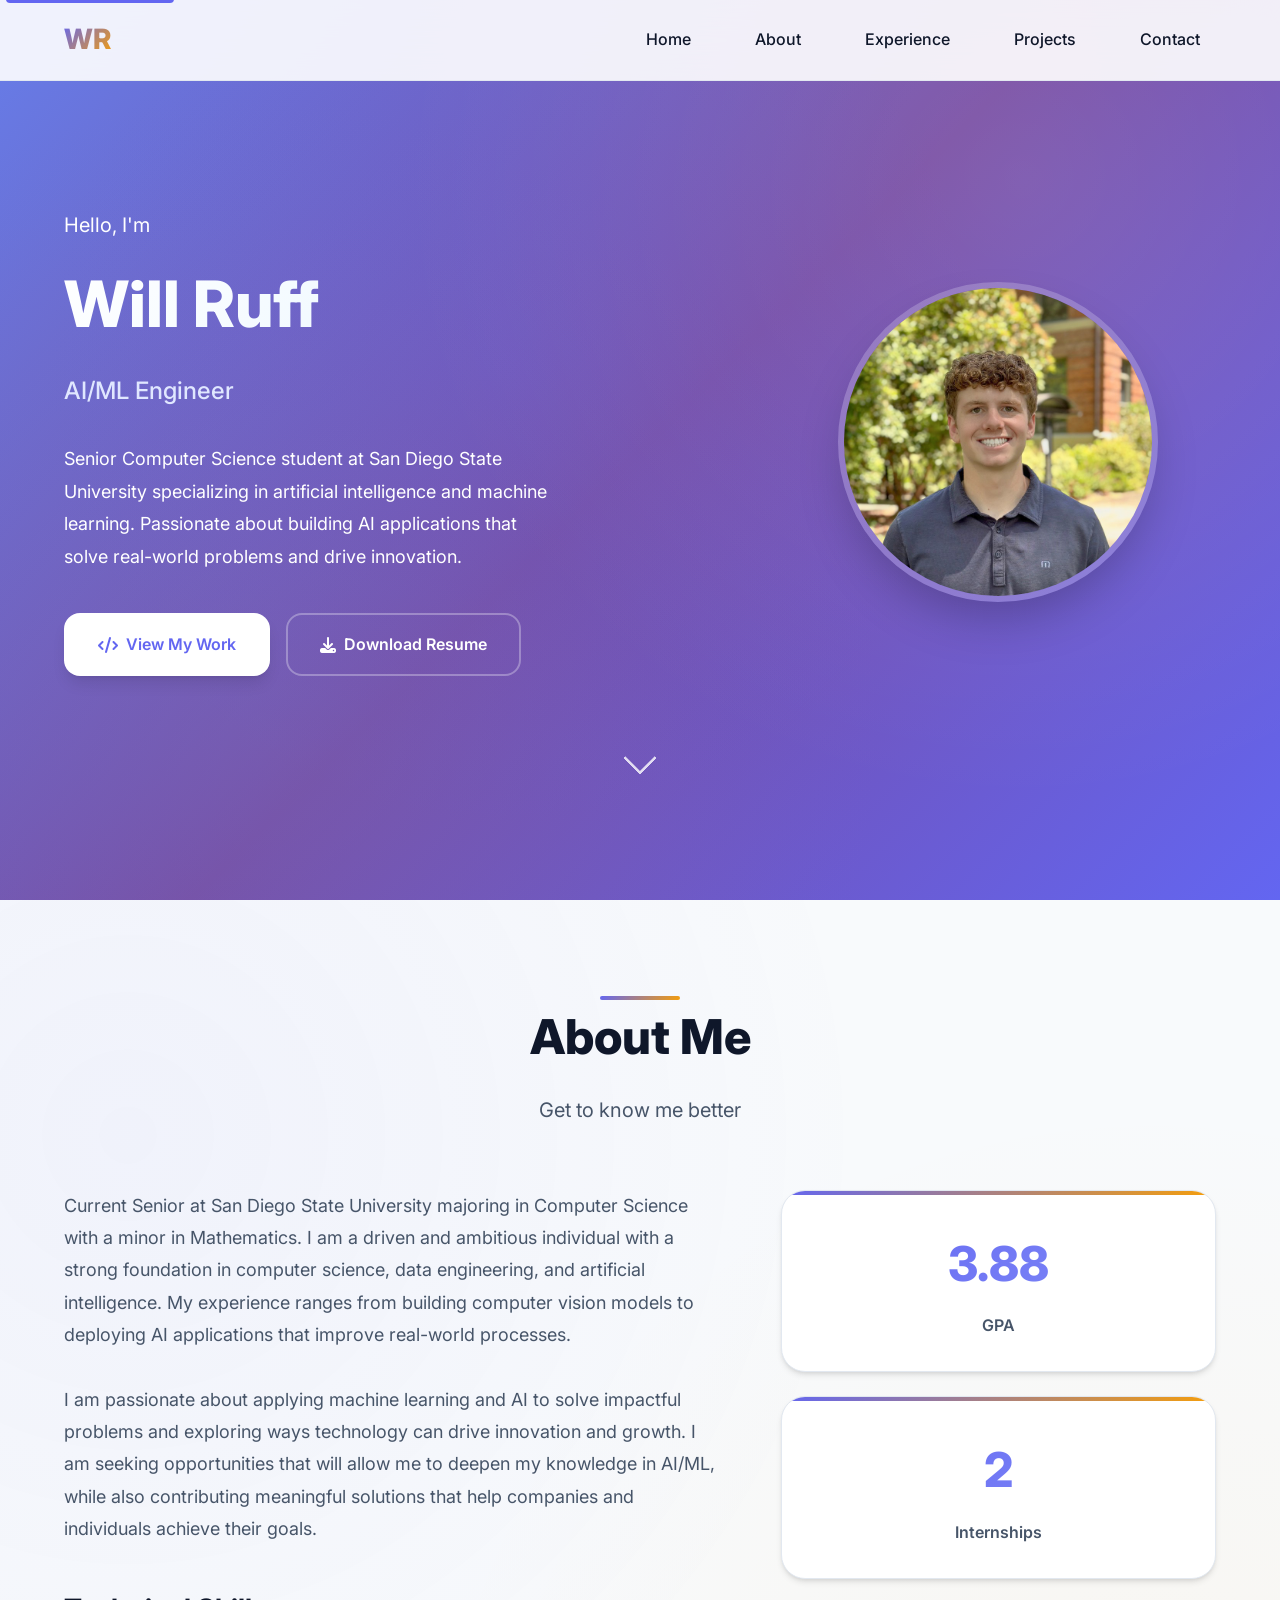
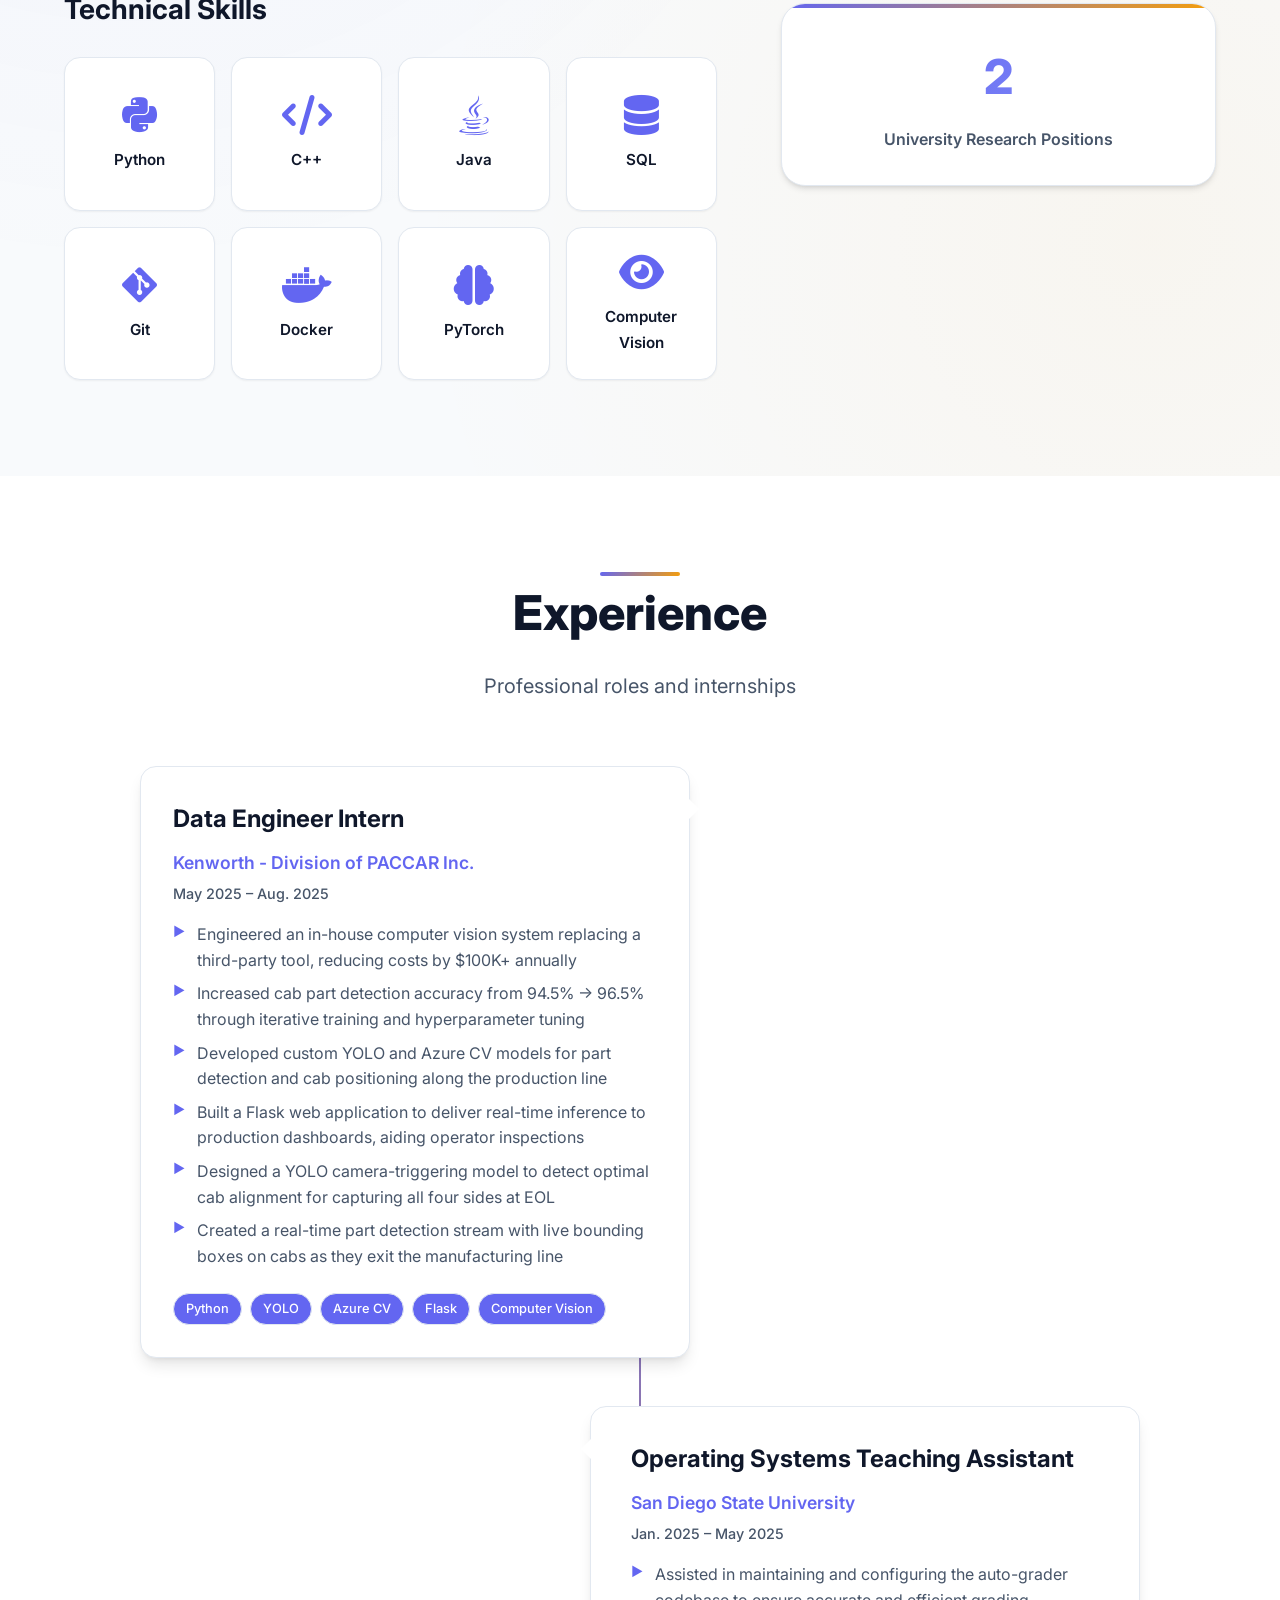
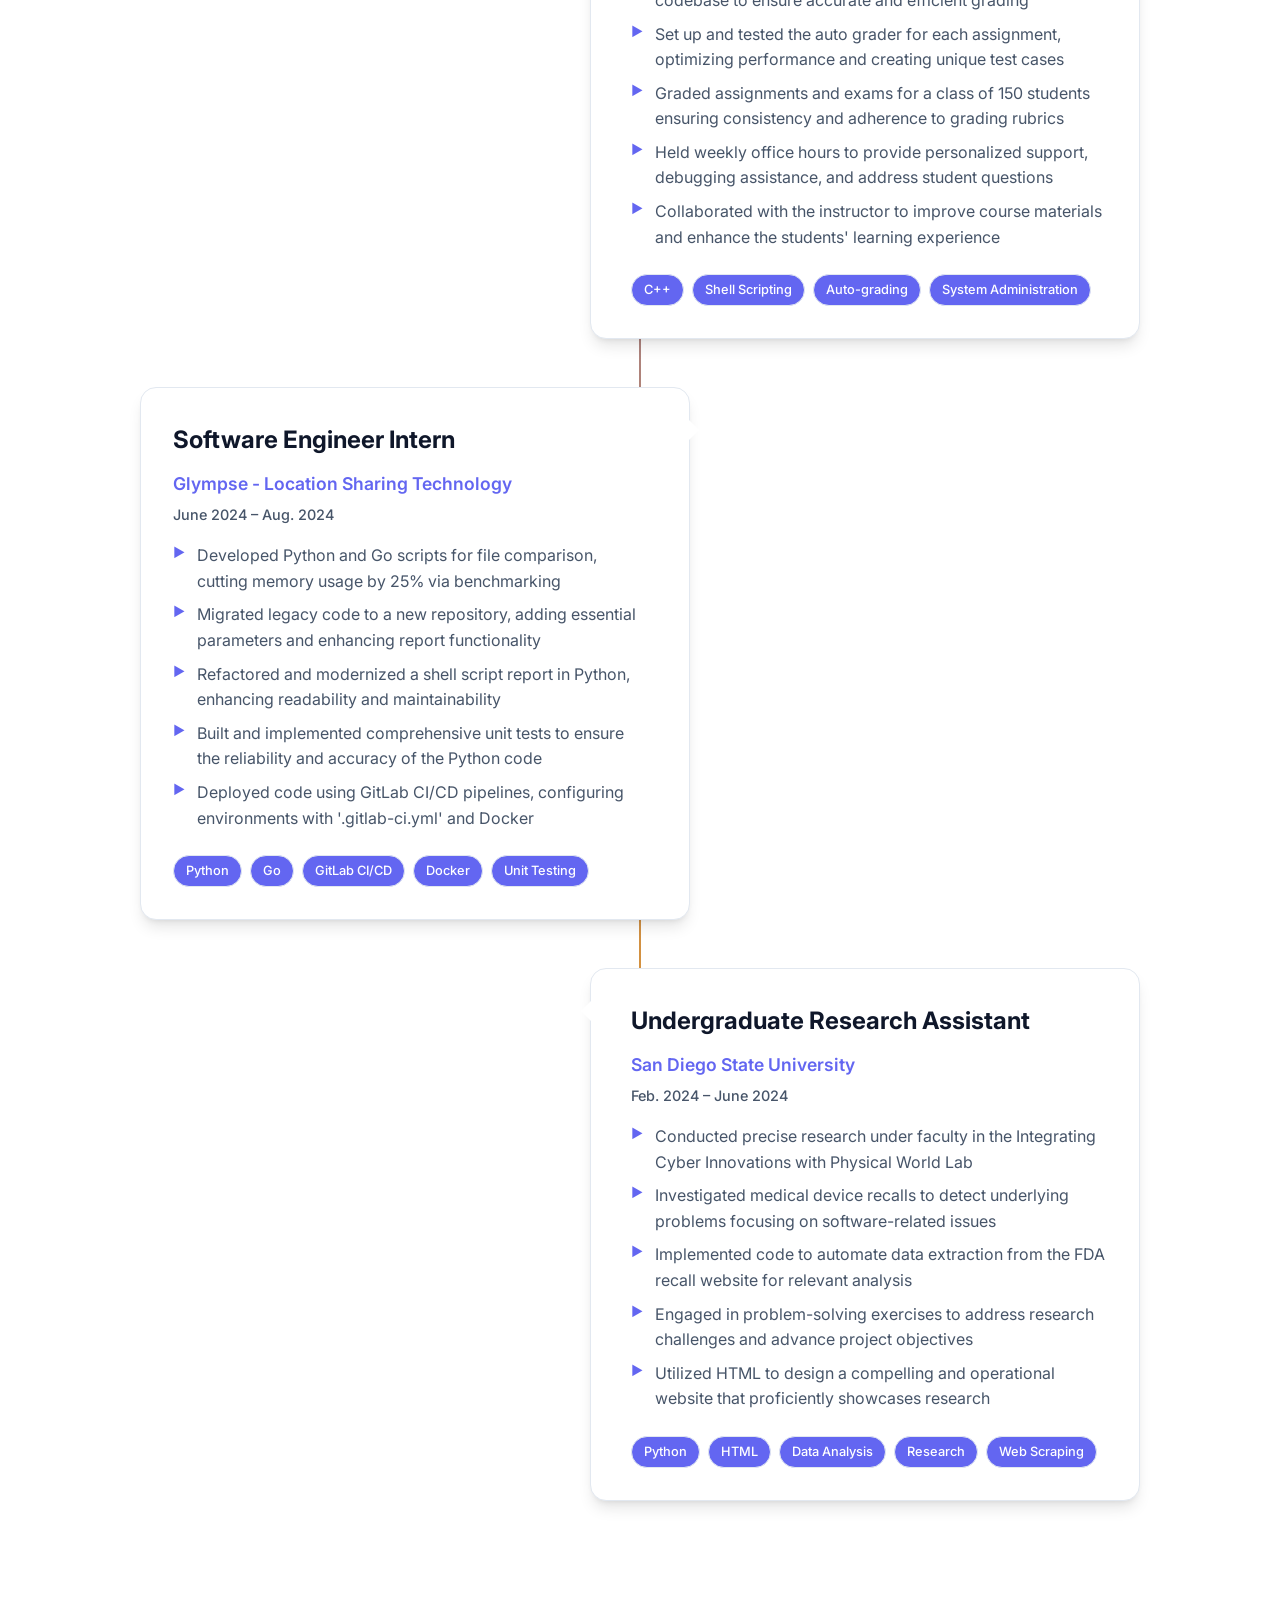
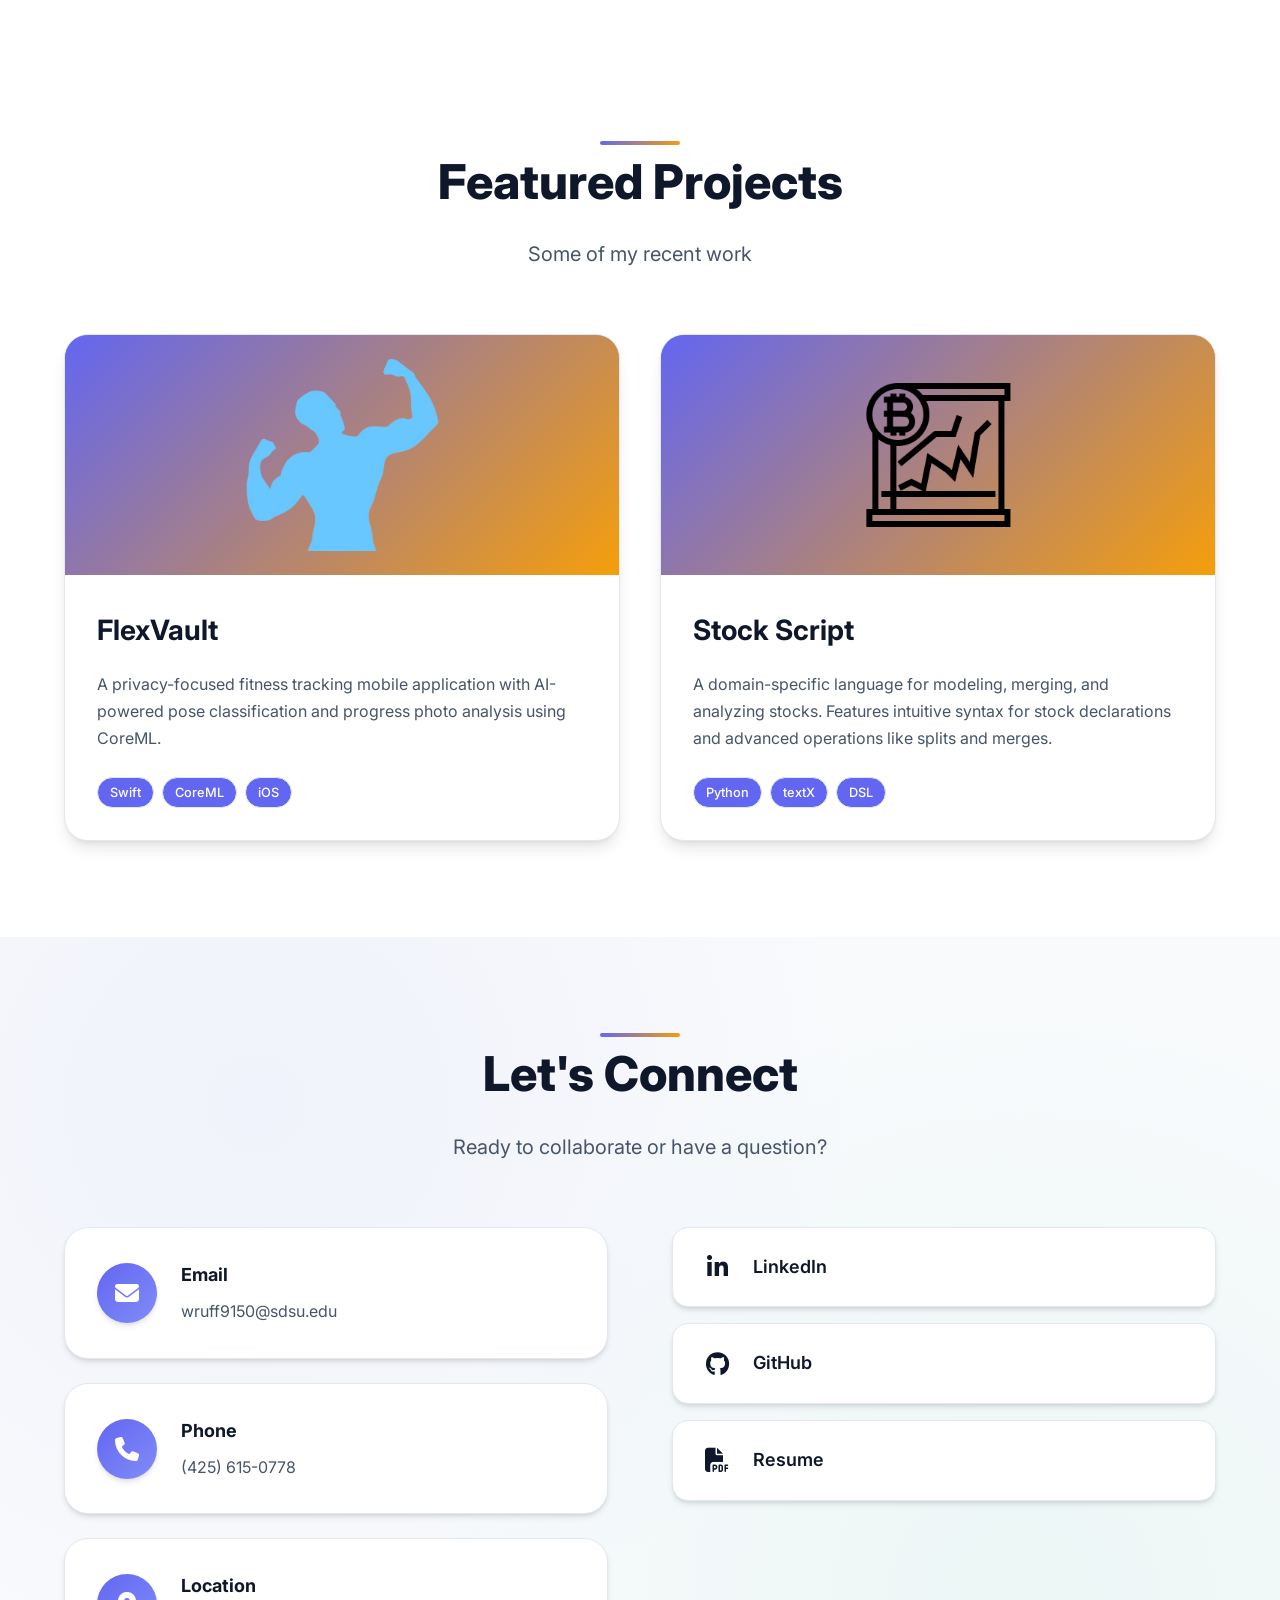
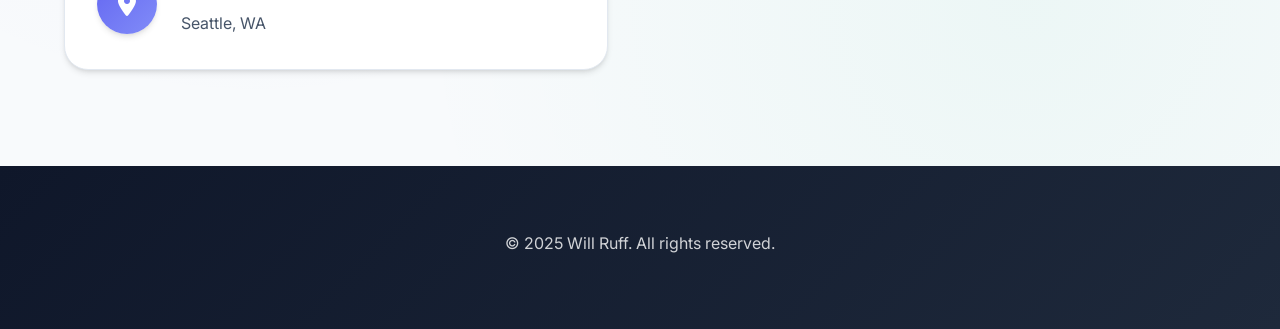
==== commit ac53c9db: "Mobile Responsive Features" ====
--- a/index.html
+++ b/index.html
@@ -156,6 +156,10 @@
                             <h3 class="experience-title">Data Engineer Intern</h3>
                             <span class="experience-company">Kenworth - Division of PACCAR Inc.</span>
                             <span class="experience-date">May 2025 – Aug. 2025</span>
+                            <button class="experience-toggle">
+                                <span class="toggle-text">View Details</span>
+                                <i class="toggle-icon">▼</i>
+                            </button>
                         </div>
                         <ul class="experience-description">
                             <li>Engineered an in-house computer vision system replacing a third-party tool, reducing costs by $100K+ annually</li>
@@ -181,6 +185,10 @@
                             <h3 class="experience-title">Operating Systems Teaching Assistant</h3>
                             <span class="experience-company">San Diego State University</span>
                             <span class="experience-date">Jan. 2025 – May 2025</span>
+                            <button class="experience-toggle">
+                                <span class="toggle-text">View Details</span>
+                                <i class="toggle-icon">▼</i>
+                            </button>
                         </div>
                         <ul class="experience-description">
                             <li>Assisted in maintaining and configuring the auto-grader codebase to ensure accurate and efficient grading</li>
@@ -204,6 +212,10 @@
                             <h3 class="experience-title">Software Engineer Intern</h3>
                             <span class="experience-company">Glympse - Location Sharing Technology</span>
                             <span class="experience-date">June 2024 – Aug. 2024</span>
+                            <button class="experience-toggle">
+                                <span class="toggle-text">View Details</span>
+                                <i class="toggle-icon">▼</i>
+                            </button>
                         </div>
                         <ul class="experience-description">
                             <li>Developed Python and Go scripts for file comparison, cutting memory usage by 25% via benchmarking</li>
@@ -228,6 +240,10 @@
                             <h3 class="experience-title">Undergraduate Research Assistant</h3>
                             <span class="experience-company">San Diego State University</span>
                             <span class="experience-date">Feb. 2024 – June 2024</span>
+                            <button class="experience-toggle">
+                                <span class="toggle-text">View Details</span>
+                                <i class="toggle-icon">▼</i>
+                            </button>
                         </div>
                         <ul class="experience-description">
                             <li>Conducted precise research under faculty in the Integrating Cyber Innovations with Physical World Lab</li>
--- a/styles.css
+++ b/styles.css
@@ -67,12 +67,16 @@
     overflow-x: hidden;
     -webkit-font-smoothing: antialiased;
     -moz-osx-font-smoothing: grayscale;
+    width: 100%;
+    max-width: 100vw;
 }
 
 .container {
     max-width: 1200px;
     margin: 0 auto;
     padding: 0 var(--space-6);
+    width: 100%;
+    box-sizing: border-box;
 }
 
 /* Navigation */
@@ -101,6 +105,8 @@
     justify-content: space-between;
     align-items: center;
     height: 80px;
+    width: 100%;
+    box-sizing: border-box;
 }
 
 .nav-logo {
@@ -124,6 +130,7 @@
     display: flex;
     gap: var(--space-8);
     align-items: center;
+    list-style: none;
 }
 
 .nav-link {
@@ -167,11 +174,13 @@
 /* Hero Section */
 .hero {
     min-height: 100vh;
+    min-height: 100dvh; /* Dynamic viewport height for mobile browsers */
     display: flex;
     align-items: center;
     background: linear-gradient(135deg, #667eea 0%, #764ba2 50%, #6366f1 100%);
     position: relative;
     overflow: hidden;
+    padding-top: 80px; /* Account for fixed navbar */
 }
 
 .hero::before {
@@ -201,6 +210,7 @@
     position: relative;
     z-index: 2;
     width: 100%;
+    box-sizing: border-box;
 }
 
 .hero-content {
@@ -364,6 +374,7 @@
 .image-container {
     position: relative;
     width: 320px;
+    max-width: 90vw;
     height: 320px;
     border-radius: 50%;
     overflow: hidden;
@@ -652,8 +663,9 @@
 /* Projects Section */
 .projects-grid {
     display: grid;
-    grid-template-columns: repeat(auto-fit, minmax(380px, 1fr));
+    grid-template-columns: repeat(auto-fit, minmax(320px, 1fr));
     gap: var(--space-10);
+    width: 100%;
 }
 
 .project-card {
@@ -911,6 +923,73 @@
     border-radius: var(--radius-full);
     font-size: 0.8rem;
     font-weight: 500;
+}
+
+/* Experience Toggle Button */
+.experience-toggle {
+    display: none; /* Hidden on desktop */
+    background: var(--primary);
+    color: white;
+    border: none;
+    padding: 0.5rem 1rem;
+    border-radius: var(--radius-lg);
+    font-size: 0.875rem;
+    font-weight: 500;
+    cursor: pointer;
+    transition: var(--transition);
+    margin-top: 1rem;
+    align-self: flex-start;
+}
+
+.experience-toggle:hover {
+    background: var(--primary-dark);
+    transform: translateY(-1px);
+}
+
+.toggle-icon {
+    margin-left: 0.5rem;
+    transition: var(--transition);
+}
+
+.experience-toggle.expanded .toggle-icon {
+    transform: rotate(180deg);
+}
+
+/* Mobile-specific experience behavior */
+@media (max-width: 768px) {
+    .experience-toggle {
+        display: flex;
+        align-items: center;
+        gap: 0.5rem;
+    }
+    
+    .experience-description,
+    .experience-tech {
+        display: none !important;
+        opacity: 0;
+        max-height: 0;
+        overflow: hidden;
+        transition: all 0.3s ease;
+        margin: 0;
+        padding: 0;
+    }
+    
+    .experience-item.expanded .experience-description,
+    .experience-item.expanded .experience-tech {
+        display: block !important;
+        opacity: 1;
+        max-height: 1000px;
+        margin-top: 1rem;
+        padding: 0;
+    }
+    
+    .experience-item.expanded .experience-description {
+        display: block !important;
+    }
+    
+    .experience-item.expanded .experience-tech {
+        display: flex !important;
+    }
 }
 
 /* Experience Timeline Dot - Removed to prevent overlap */
@@ -1099,6 +1178,17 @@
 }
 
 @media (max-width: 768px) {
+    /* Global mobile constraints to prevent horizontal overflow */
+    * {
+        max-width: 100vw;
+        box-sizing: border-box;
+    }
+    
+    body {
+        overflow-x: hidden;
+        width: 100vw;
+    }
+    
     .nav-menu {
         position: fixed;
         left: -100%;
@@ -1112,6 +1202,7 @@
         box-shadow: var(--shadow-xl);
         padding: var(--space-8) 0;
         gap: var(--space-4);
+        list-style: none;
     }
 
     .nav-menu.active {
@@ -1134,8 +1225,23 @@
         transform: translateY(-8px) rotate(-45deg);
     }
 
+    .hero {
+        padding-top: 100px; /* Extra padding for mobile browser UI */
+        min-height: calc(100vh - 20px); /* Account for mobile browser bars */
+        min-height: calc(100dvh - 20px); /* Dynamic viewport height */
+        width: 100vw;
+        overflow-x: hidden;
+    }
+
+    .hero-content {
+        gap: var(--space-8);
+        padding-top: var(--space-4); /* Additional top padding for mobile */
+        width: 100%;
+    }
+
     .hero-buttons {
         justify-content: center;
+        width: 100%;
     }
 
     .about-stats {
@@ -1145,15 +1251,21 @@
 
     .projects-grid {
         grid-template-columns: 1fr;
+        gap: var(--space-6);
+        width: 100%;
     }
 
     .skills-grid {
         grid-template-columns: repeat(2, 1fr);
         grid-auto-rows: 1fr;
+        gap: var(--space-3);
+        width: 100%;
     }
     
     .skill-item {
         min-height: 100px;
+        padding: var(--space-4);
+        width: 100%;
     }
     
     .experience-timeline::before {
@@ -1167,6 +1279,7 @@
         padding-left: 2.5rem;
         padding-right: 2.5rem;
         text-align: left;
+        width: calc(100% - 4rem);
     }
     
     /* Timeline dots removed to prevent overlap */
@@ -1179,14 +1292,38 @@
 
     .container {
         padding: 0 var(--space-4);
+        width: 100%;
+        max-width: 100vw;
     }
     
     section {
         padding: var(--space-16) 0;
+        width: 100%;
+        overflow-x: hidden;
+    }
+    
+    .about-content {
+        gap: var(--space-8);
+        width: 100%;
+    }
+    
+    .contact-content {
+        gap: var(--space-8);
+        width: 100%;
     }
 }
 
 @media (max-width: 480px) {
+    .hero {
+        padding-top: 120px; /* Extra padding for small mobile screens */
+        min-height: calc(100vh - 40px); /* More space for browser UI */
+        min-height: calc(100dvh - 40px); /* Dynamic viewport height */
+    }
+
+    .hero-content {
+        padding-top: var(--space-6); /* More top padding for small screens */
+    }
+
     .hero-buttons {
         flex-direction: column;
         align-items: center;
@@ -1205,6 +1342,7 @@
 
     .image-container {
         width: 280px;
+        max-width: 85vw;
         height: 280px;
     }
     
@@ -1212,4 +1350,91 @@
         padding: 0 var(--space-4);
     }
     
-}
+    .container {
+        padding: 0 var(--space-3);
+    }
+    
+    .projects-grid {
+        grid-template-columns: 1fr;
+        gap: var(--space-4);
+    }
+    
+    .skills-grid {
+        grid-template-columns: repeat(2, 1fr);
+        gap: var(--space-2);
+        width: 100%;
+    }
+    
+    .skill-item {
+        min-height: 80px;
+        padding: var(--space-3);
+    }
+    
+    .experience-item:nth-child(odd) .experience-content,
+    .experience-item:nth-child(even) .experience-content {
+        margin-left: 3rem;
+        padding-left: 1.5rem;
+        padding-right: 1.5rem;
+    }
+    
+    .experience-timeline::before {
+        left: 1.5rem;
+    }
+    
+    .experience-content::before {
+        left: -15px;
+    }
+}
+
+@media (max-width: 360px) {
+    .hero {
+        padding-top: 140px; /* Maximum padding for very small screens */
+        min-height: calc(100vh - 60px); /* Maximum space for browser UI */
+        min-height: calc(100dvh - 60px); /* Dynamic viewport height */
+    }
+
+    .hero-content {
+        padding-top: var(--space-8); /* Maximum top padding for very small screens */
+    }
+
+    .container {
+        padding: 0 var(--space-2);
+    }
+    
+    .nav-container {
+        padding: 0 var(--space-2);
+    }
+    
+    .hero-container {
+        padding: 0 var(--space-2);
+    }
+    
+    .image-container {
+        width: 240px;
+        max-width: 80vw;
+        height: 240px;
+    }
+    
+    .skills-grid {
+        grid-template-columns: repeat(2, 1fr);
+        gap: var(--space-1);
+        width: 100%;
+    }
+    
+    .btn {
+        padding: var(--space-3) var(--space-6);
+        font-size: 0.9rem;
+    }
+    
+    .section-title {
+        font-size: 1.75rem;
+    }
+    
+    .project-title {
+        font-size: 1.5rem;
+    }
+    
+    .experience-title {
+        font-size: 1.25rem;
+    }
+}
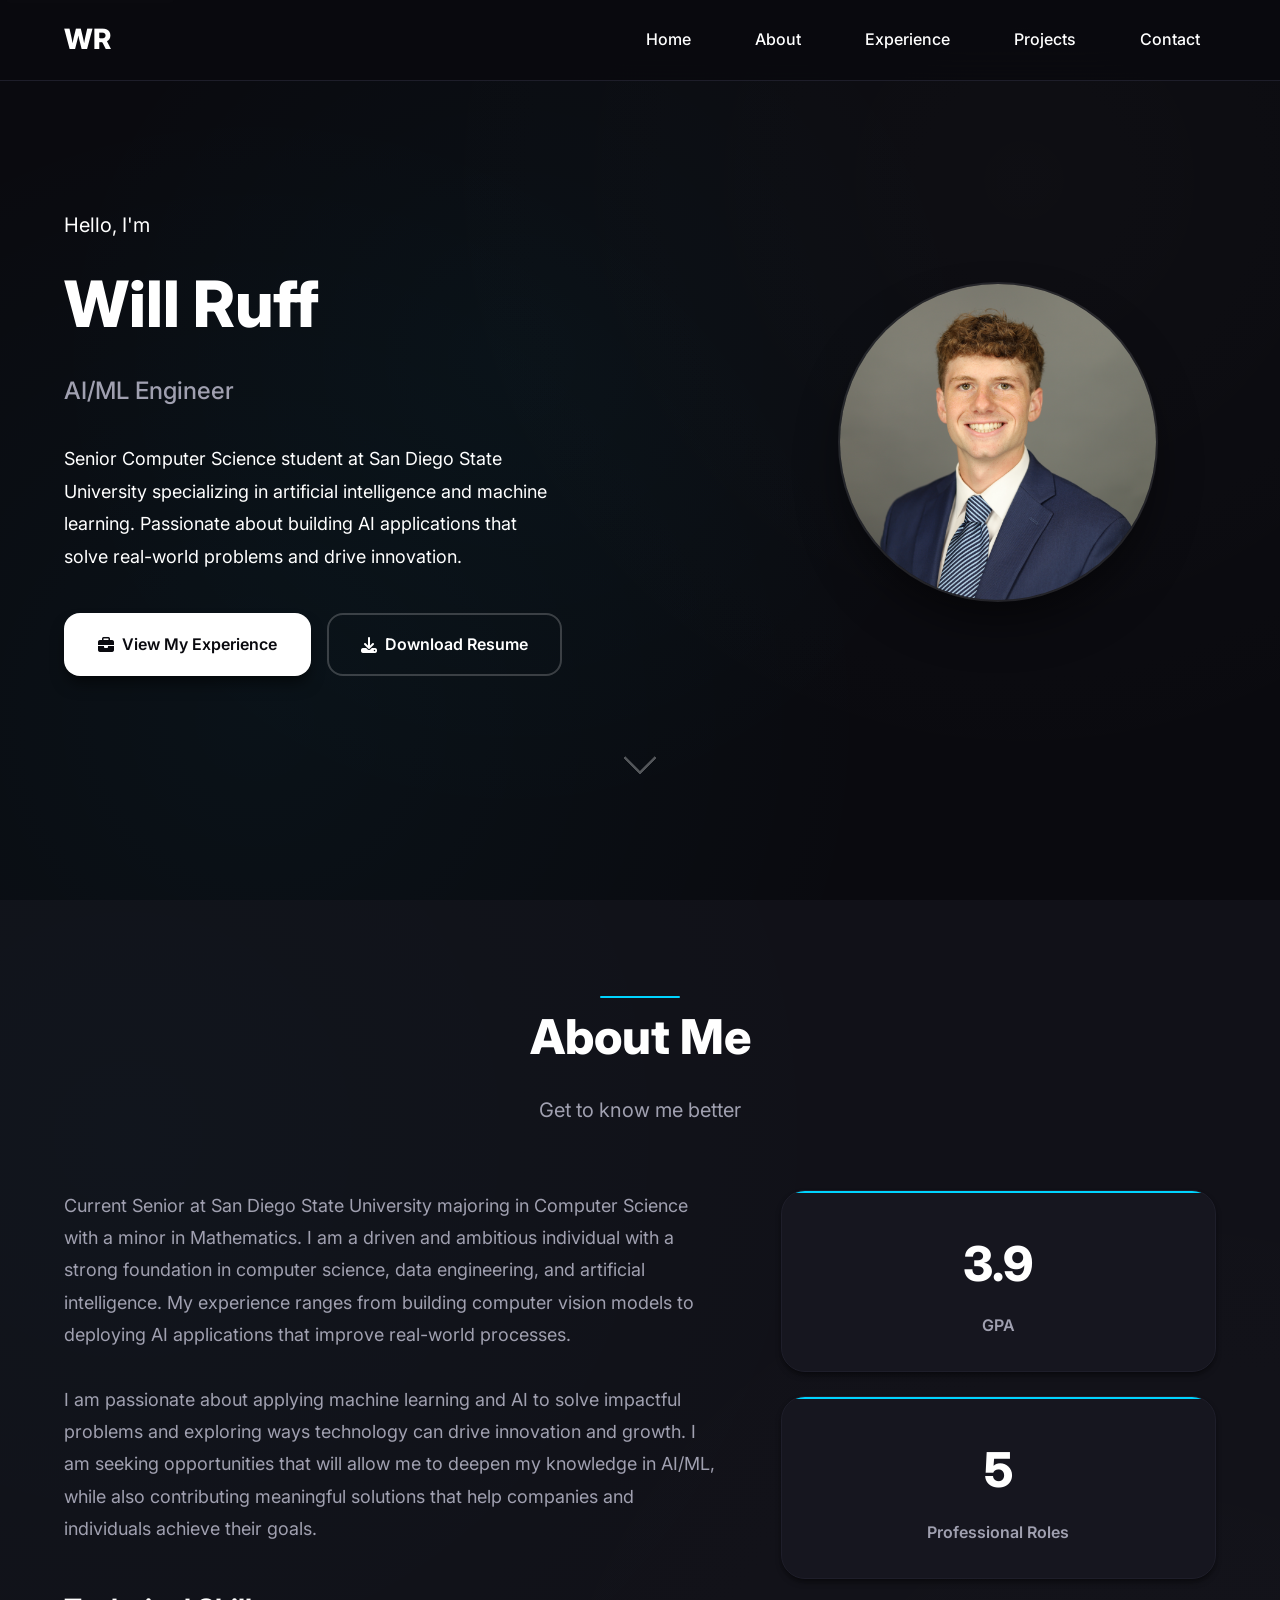
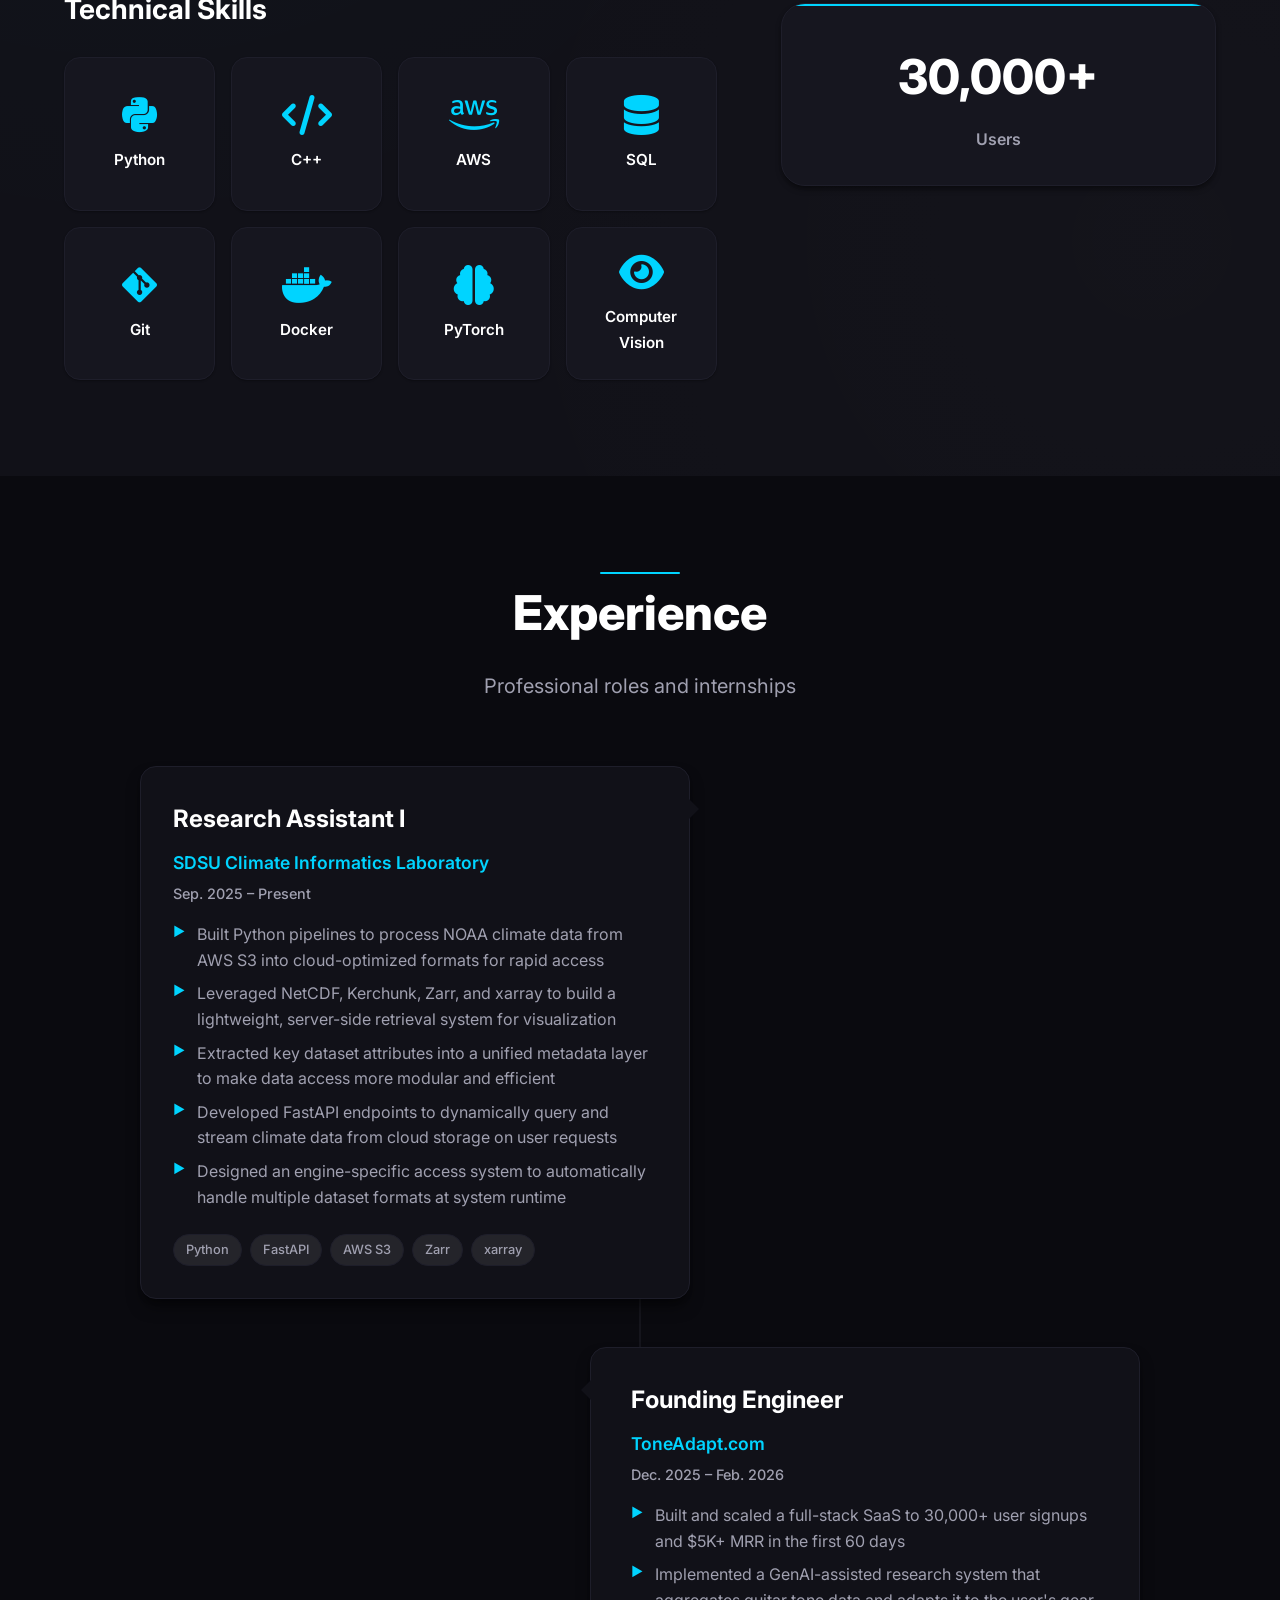
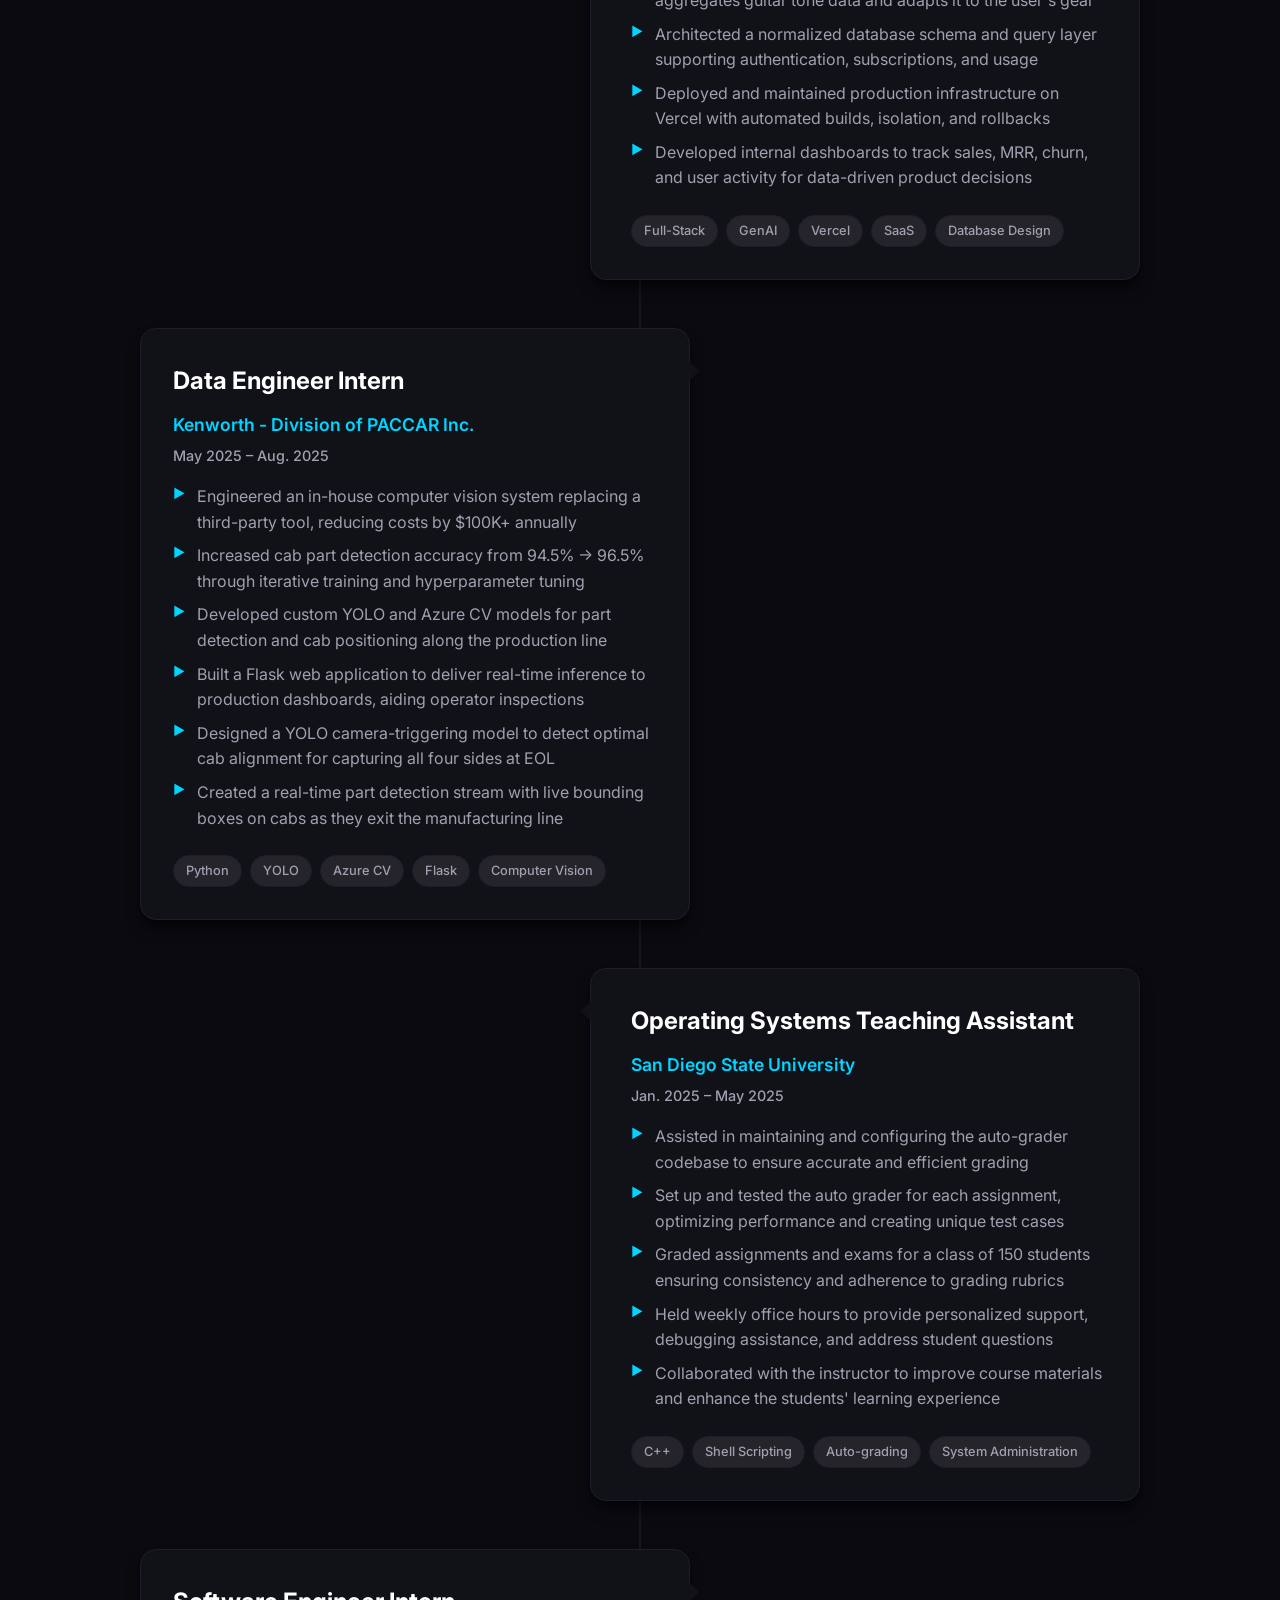
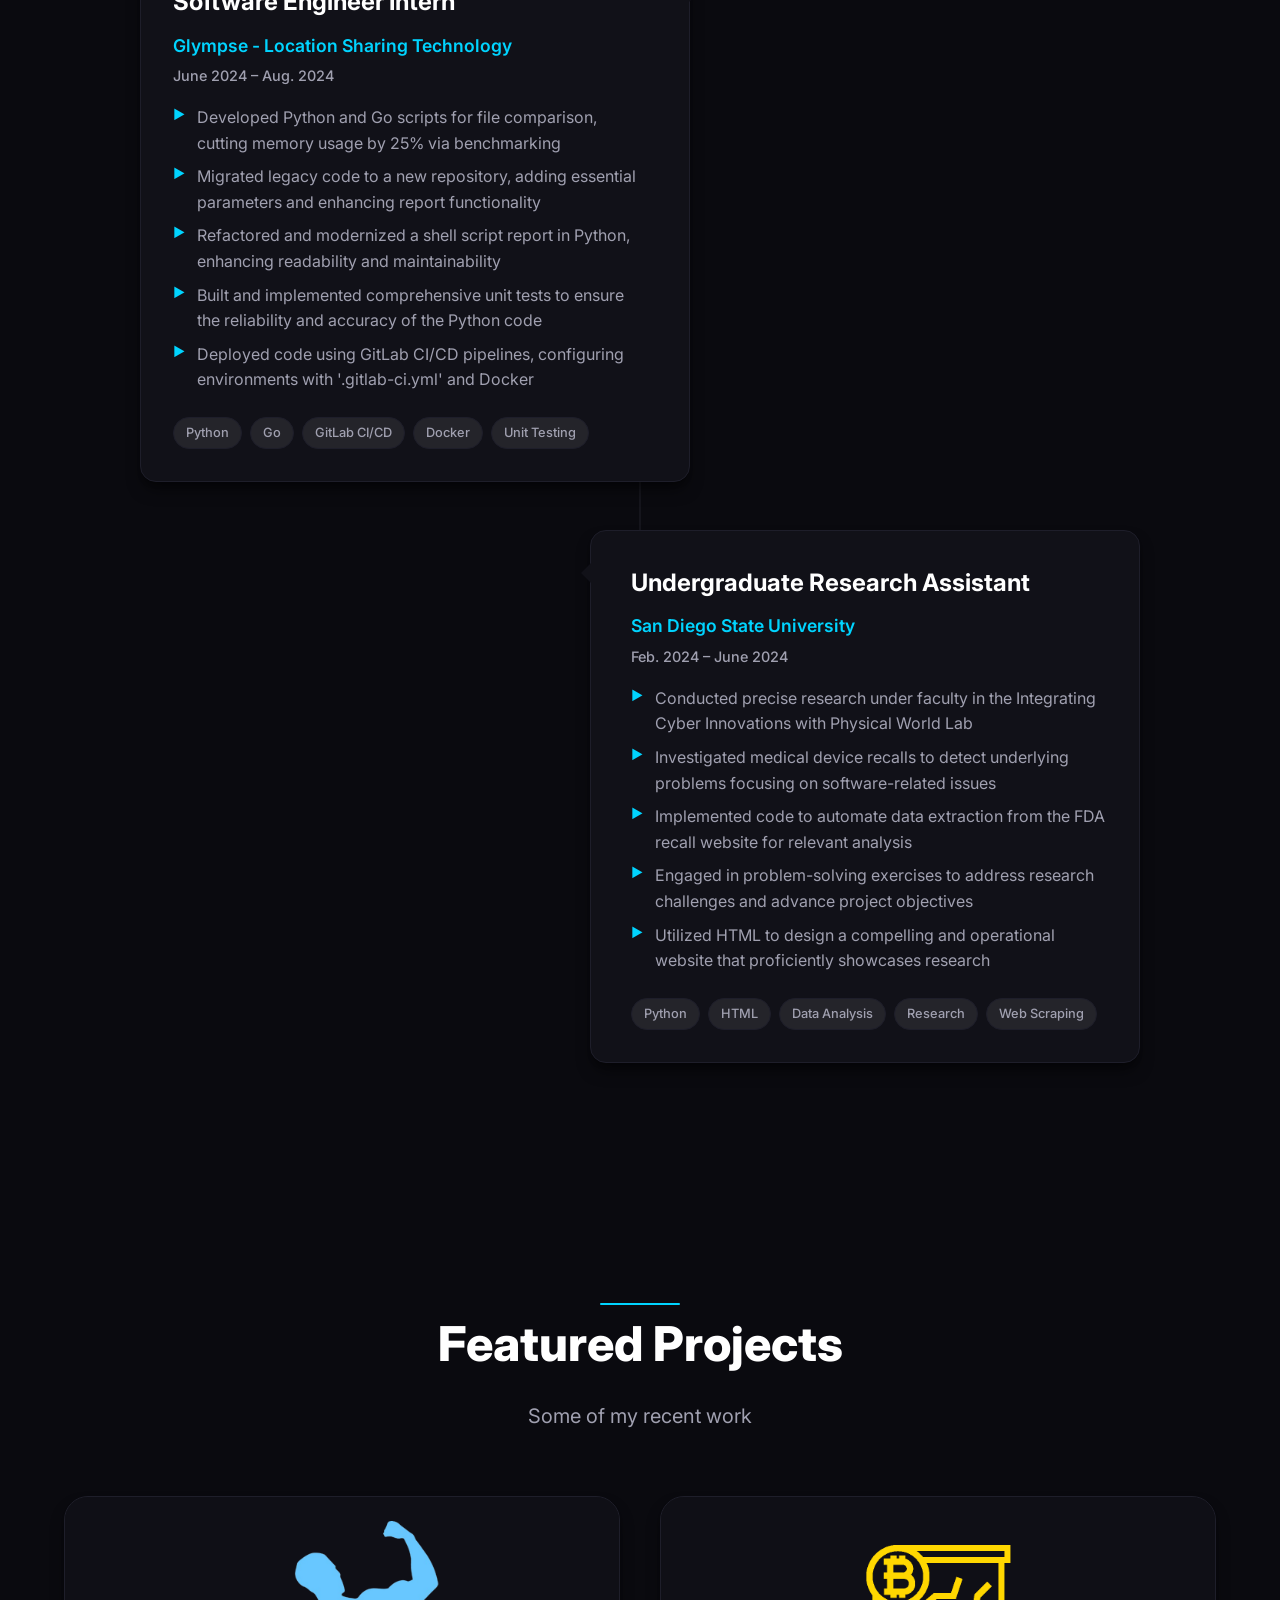
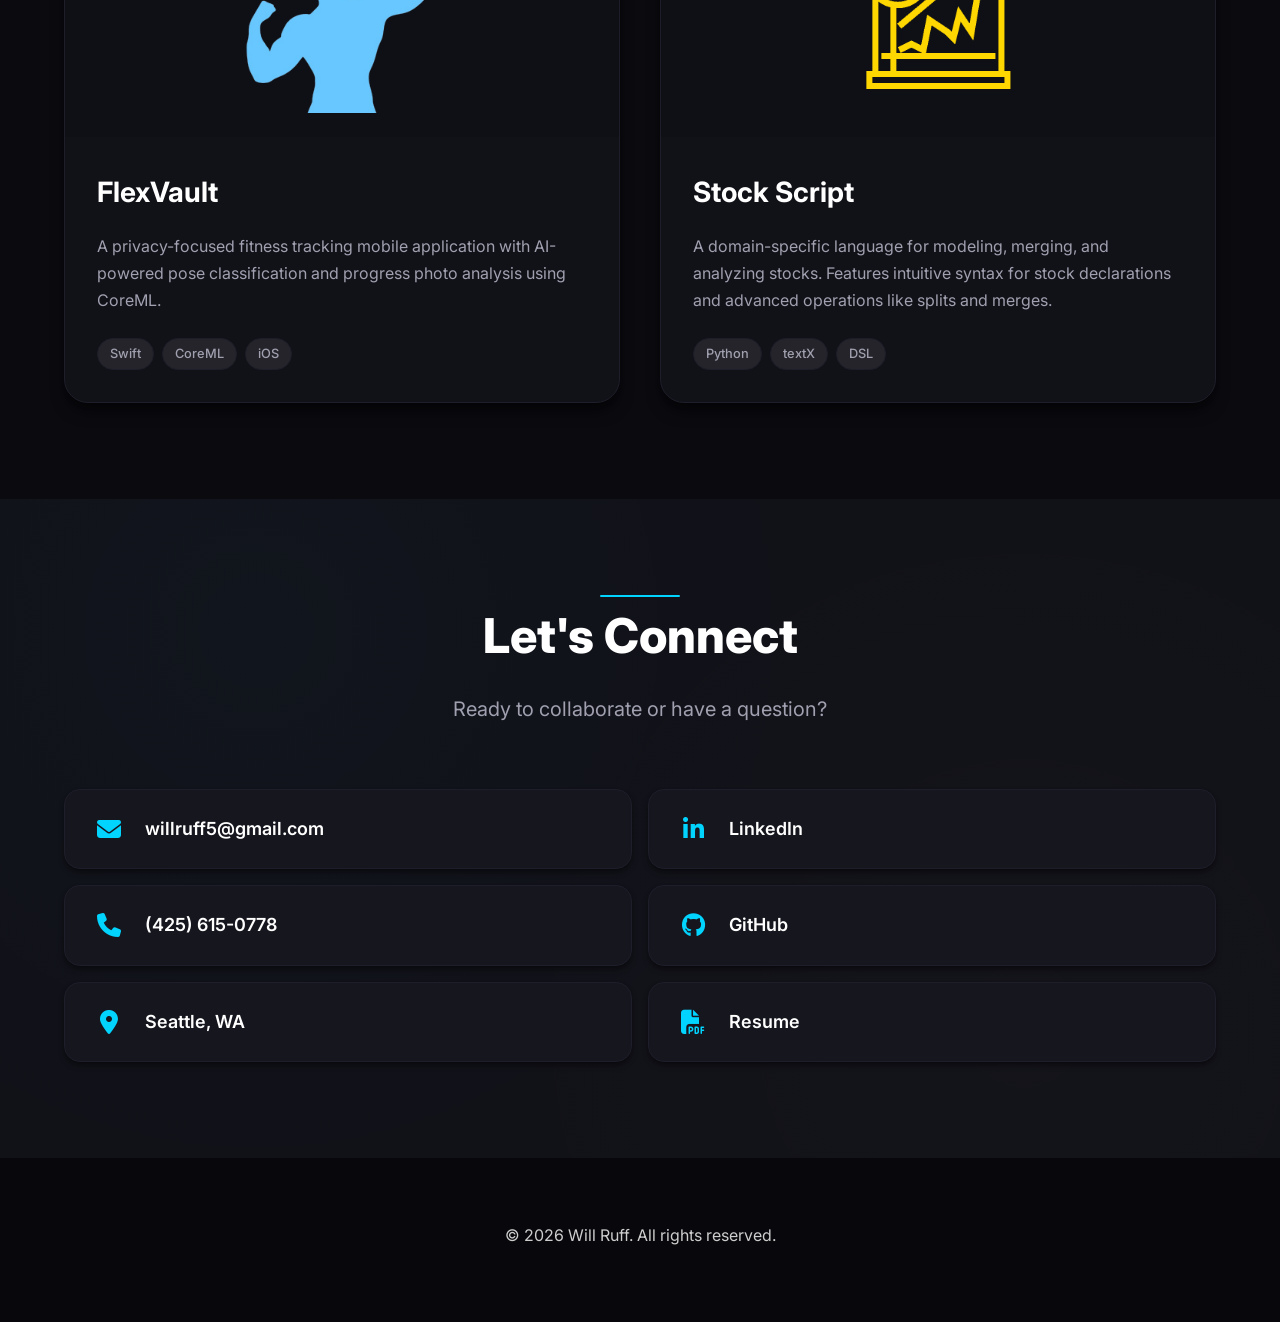
==== commit 2c04dd54: "UI color updates + other details" ====
--- a/index.html
+++ b/index.html
@@ -48,9 +48,9 @@
                         applications that solve real-world problems and drive innovation.
                     </p>
                     <div class="hero-buttons">
-                        <a href="projects/" class="btn btn-primary">
-                            <i class="fas fa-code"></i>
-                            View My Work
+                        <a href="#experience" class="btn btn-primary">
+                            <i class="fas fa-briefcase"></i>
+                            View My Experience
                         </a>
                         <a href="Will_Ruff_Resume.pdf" target="_blank" class="btn btn-secondary">
                             <i class="fas fa-download"></i>
@@ -98,8 +98,8 @@
                                 <span>C++</span>
                             </div>
                             <div class="skill-item">
-                                <i class="fab fa-java"></i>
-                                <span>Java</span>
+                                <i class="fab fa-aws"></i>
+                                <span>AWS</span>
                             </div>
                             <div class="skill-item">
                                 <i class="fas fa-database"></i>
@@ -126,16 +126,16 @@
                 </div>
                 <div class="about-stats">
                     <div class="stat-item">
-                        <div class="stat-number">3.88</div>
+                        <div class="stat-number">3.9</div>
                         <div class="stat-label">GPA</div>
                     </div>
                     <div class="stat-item">
-                        <div class="stat-number">2</div>
-                        <div class="stat-label">Internships</div>
+                        <div class="stat-number">5</div>
+                        <div class="stat-label">Professional Roles</div>
                     </div>
                     <div class="stat-item">
-                        <div class="stat-number">2</div>
-                        <div class="stat-label">University Research Positions</div>
+                        <div class="stat-number">30,000+</div>
+                        <div class="stat-label">Users</div>
                     </div>
                 </div>
             </div>
@@ -150,6 +150,62 @@
                 <p class="section-subtitle">Professional roles and internships</p>
             </div>
             <div class="experience-timeline">
+                <div class="experience-item">
+                    <div class="experience-content">
+                        <div class="experience-header">
+                            <h3 class="experience-title">Research Assistant I</h3>
+                            <span class="experience-company">SDSU Climate Informatics Laboratory</span>
+                            <span class="experience-date">Sep. 2025 – Present</span>
+                            <button class="experience-toggle">
+                                <span class="toggle-text">View Details</span>
+                                <i class="toggle-icon">▼</i>
+                            </button>
+                        </div>
+                        <ul class="experience-description">
+                            <li>Built Python pipelines to process NOAA climate data from AWS S3 into cloud-optimized formats for rapid access</li>
+                            <li>Leveraged NetCDF, Kerchunk, Zarr, and xarray to build a lightweight, server-side retrieval system for visualization</li>
+                            <li>Extracted key dataset attributes into a unified metadata layer to make data access more modular and efficient</li>
+                            <li>Developed FastAPI endpoints to dynamically query and stream climate data from cloud storage on user requests</li>
+                            <li>Designed an engine-specific access system to automatically handle multiple dataset formats at system runtime</li>
+                        </ul>
+                        <div class="experience-tech">
+                            <span class="tech-tag">Python</span>
+                            <span class="tech-tag">FastAPI</span>
+                            <span class="tech-tag">AWS S3</span>
+                            <span class="tech-tag">Zarr</span>
+                            <span class="tech-tag">xarray</span>
+                        </div>
+                    </div>
+                </div>
+
+                <div class="experience-item">
+                    <div class="experience-content">
+                        <div class="experience-header">
+                            <h3 class="experience-title">Founding Engineer</h3>
+                            <span class="experience-company">ToneAdapt.com</span>
+                            <span class="experience-date">Dec. 2025 – Feb. 2026</span>
+                            <button class="experience-toggle">
+                                <span class="toggle-text">View Details</span>
+                                <i class="toggle-icon">▼</i>
+                            </button>
+                        </div>
+                        <ul class="experience-description">
+                            <li>Built and scaled a full-stack SaaS to 30,000+ user signups and $5K+ MRR in the first 60 days</li>
+                            <li>Implemented a GenAI-assisted research system that aggregates guitar tone data and adapts it to the user's gear</li>
+                            <li>Architected a normalized database schema and query layer supporting authentication, subscriptions, and usage</li>
+                            <li>Deployed and maintained production infrastructure on Vercel with automated builds, isolation, and rollbacks</li>
+                            <li>Developed internal dashboards to track sales, MRR, churn, and user activity for data-driven product decisions</li>
+                        </ul>
+                        <div class="experience-tech">
+                            <span class="tech-tag">Full-Stack</span>
+                            <span class="tech-tag">GenAI</span>
+                            <span class="tech-tag">Vercel</span>
+                            <span class="tech-tag">SaaS</span>
+                            <span class="tech-tag">Database Design</span>
+                        </div>
+                    </div>
+                </div>
+
                 <div class="experience-item">
                     <div class="experience-content">
                         <div class="experience-header">
@@ -319,50 +375,31 @@
                 <h2 class="section-title">Let's Connect</h2>
                 <p class="section-subtitle">Ready to collaborate or have a question?</p>
             </div>
-            <div class="contact-content">
-                <div class="contact-info">
-                    <div class="contact-item">
-                        <div class="contact-icon">
-                            <i class="fas fa-envelope"></i>
-                        </div>
-                        <div class="contact-details">
-                            <h4>Email</h4>
-                            <p>wruff9150@sdsu.edu</p>
-                        </div>
-                    </div>
-                    <div class="contact-item">
-                        <div class="contact-icon">
-                            <i class="fas fa-phone"></i>
-                        </div>
-                        <div class="contact-details">
-                            <h4>Phone</h4>
-                            <p>(425) 615-0778</p>
-                        </div>
-                    </div>
-                    <div class="contact-item">
-                        <div class="contact-icon">
-                            <i class="fas fa-map-marker-alt"></i>
-                        </div>
-                        <div class="contact-details">
-                            <h4>Location</h4>
-                            <p>Seattle, WA</p>
-                        </div>
-                    </div>
-                </div>
-                <div class="social-links">
-                    <a href="https://www.linkedin.com/in/willhruff" target="_blank" class="social-link">
-                        <i class="fab fa-linkedin-in"></i>
-                        <span>LinkedIn</span>
-                    </a>
-                    <a href="https://github.com/willruff" target="_blank" class="social-link">
-                        <i class="fab fa-github"></i>
-                        <span>GitHub</span>
-                    </a>
-                    <a href="Will_Ruff_Resume.pdf" target="_blank" class="social-link">
-                        <i class="fas fa-file-pdf"></i>
-                        <span>Resume</span>
-                    </a>
-                </div>
+            <div class="contact-grid">
+                <a href="mailto:willruff5@gmail.com" class="contact-link">
+                    <i class="fas fa-envelope"></i>
+                    <span>willruff5@gmail.com</span>
+                </a>
+                <a href="https://www.linkedin.com/in/willhruff" target="_blank" class="contact-link">
+                    <i class="fab fa-linkedin-in"></i>
+                    <span>LinkedIn</span>
+                </a>
+                <a href="tel:4256150778" class="contact-link">
+                    <i class="fas fa-phone"></i>
+                    <span>(425) 615-0778</span>
+                </a>
+                <a href="https://github.com/willruff" target="_blank" class="contact-link">
+                    <i class="fab fa-github"></i>
+                    <span>GitHub</span>
+                </a>
+                <div class="contact-link">
+                    <i class="fas fa-map-marker-alt"></i>
+                    <span>Seattle, WA</span>
+                </div>
+                <a href="Will_Ruff_Resume.pdf" target="_blank" class="contact-link">
+                    <i class="fas fa-file-pdf"></i>
+                    <span>Resume</span>
+                </a>
             </div>
         </div>
     </section>
@@ -371,7 +408,7 @@
     <footer class="footer">
         <div class="container">
             <div class="footer-content">
-                <p>&copy; 2025 Will Ruff. All rights reserved.</p>
+                <p>&copy; 2026 Will Ruff. All rights reserved.</p>
             </div>
         </div>
     </footer>
--- a/styles.css
+++ b/styles.css
@@ -8,26 +8,26 @@
 }
 
 :root {
-    /* Color System */
-    --primary: #6366f1;
-    --primary-light: #818cf8;
-    --primary-dark: #4f46e5;
-    --secondary: #f59e0b;
-    --accent: #10b981;
-    --text-primary: #0f172a;
-    --text-secondary: #475569;
-    --text-light: #64748b;
-    --bg-primary: #ffffff;
-    --bg-secondary: #f8fafc;
-    --bg-tertiary: #f1f5f9;
-    --border: #e2e8f0;
-    
+    /* Color System - Dark High-Tech */
+    --primary: #ffffff;
+    --primary-light: #e0e0e0;
+    --primary-dark: #ffffff;
+    --secondary: #00d4ff;
+    --accent: #00d4ff;
+    --text-primary: #ffffff;
+    --text-secondary: #a0a0b0;
+    --text-light: #707080;
+    --bg-primary: #0a0a0f;
+    --bg-secondary: #111118;
+    --bg-tertiary: #16161f;
+    --border: #1e1e2a;
+
     /* Shadows */
-    --shadow-sm: 0 1px 2px 0 rgba(0, 0, 0, 0.05);
-    --shadow-md: 0 4px 6px -1px rgba(0, 0, 0, 0.1), 0 2px 4px -2px rgba(0, 0, 0, 0.1);
-    --shadow-lg: 0 10px 15px -3px rgba(0, 0, 0, 0.1), 0 4px 6px -4px rgba(0, 0, 0, 0.1);
-    --shadow-xl: 0 20px 25px -5px rgba(0, 0, 0, 0.1), 0 8px 10px -6px rgba(0, 0, 0, 0.1);
-    --shadow-2xl: 0 25px 50px -12px rgba(0, 0, 0, 0.25);
+    --shadow-sm: 0 1px 2px 0 rgba(0, 0, 0, 0.3);
+    --shadow-md: 0 4px 6px -1px rgba(0, 0, 0, 0.4), 0 2px 4px -2px rgba(0, 0, 0, 0.3);
+    --shadow-lg: 0 10px 15px -3px rgba(0, 0, 0, 0.5), 0 4px 6px -4px rgba(0, 0, 0, 0.4);
+    --shadow-xl: 0 20px 25px -5px rgba(0, 0, 0, 0.5), 0 8px 10px -6px rgba(0, 0, 0, 0.4);
+    --shadow-2xl: 0 25px 50px -12px rgba(0, 0, 0, 0.6);
     
     /* Spacing */
     --space-1: 0.25rem;
@@ -84,7 +84,7 @@
     position: fixed;
     top: 0;
     width: 100%;
-    background: rgba(255, 255, 255, 0.9);
+    background: rgba(10, 10, 15, 0.85);
     backdrop-filter: blur(20px);
     -webkit-backdrop-filter: blur(20px);
     border-bottom: 1px solid var(--border);
@@ -93,7 +93,7 @@
 }
 
 .navbar.scrolled {
-    background: rgba(255, 255, 255, 0.95);
+    background: rgba(10, 10, 15, 0.95);
     box-shadow: var(--shadow-lg);
 }
 
@@ -115,10 +115,8 @@
 }
 
 .logo-text {
-    background: linear-gradient(135deg, var(--primary), var(--secondary));
-    -webkit-background-clip: text;
-    -webkit-text-fill-color: transparent;
-    background-clip: text;
+    color: #ffffff;
+    -webkit-text-fill-color: #ffffff;
     transition: var(--transition);
 }
 
@@ -144,8 +142,8 @@
 }
 
 .nav-link:hover {
-    color: var(--primary);
-    background: rgba(99, 102, 241, 0.1);
+    color: var(--secondary);
+    background: rgba(255, 255, 255, 0.05);
     transform: translateY(-1px);
 }
 
@@ -165,7 +163,7 @@
 .bar {
     width: 25px;
     height: 3px;
-    background: var(--text-primary);
+    background: #ffffff;
     margin: 3px 0;
     border-radius: var(--radius-full);
     transition: var(--transition);
@@ -177,7 +175,7 @@
     min-height: 100dvh; /* Dynamic viewport height for mobile browsers */
     display: flex;
     align-items: center;
-    background: linear-gradient(135deg, #667eea 0%, #764ba2 50%, #6366f1 100%);
+    background: #0a0a0f;
     position: relative;
     overflow: hidden;
     padding-top: 80px; /* Account for fixed navbar */
@@ -190,10 +188,10 @@
     left: 0;
     right: 0;
     bottom: 0;
-    background: 
-        radial-gradient(circle at 20% 80%, rgba(120, 119, 198, 0.3) 0%, transparent 50%),
-        radial-gradient(circle at 80% 20%, rgba(255, 255, 255, 0.1) 0%, transparent 50%),
-        radial-gradient(circle at 40% 40%, rgba(99, 102, 241, 0.2) 0%, transparent 50%);
+    background:
+        radial-gradient(circle at 20% 80%, rgba(0, 212, 255, 0.04) 0%, transparent 50%),
+        radial-gradient(circle at 80% 20%, rgba(255, 255, 255, 0.02) 0%, transparent 50%),
+        radial-gradient(circle at 40% 40%, rgba(0, 212, 255, 0.03) 0%, transparent 50%);
     animation: float 20s ease-in-out infinite;
 }
 
@@ -251,10 +249,8 @@
     font-size: clamp(2.5rem, 5vw, 4rem);
     font-weight: 800;
     margin-bottom: var(--space-3);
-    background: linear-gradient(135deg, #ffffff 0%, #f0f9ff 50%, #e0e7ff 100%);
-    -webkit-background-clip: text;
-    -webkit-text-fill-color: transparent;
-    background-clip: text;
+    color: #ffffff;
+    -webkit-text-fill-color: #ffffff;
     animation: fadeInUp 1s ease-out 0.4s both;
 }
 
@@ -262,7 +258,7 @@
     display: block;
     font-size: 1.5rem;
     font-weight: 500;
-    color: #e0e7ff;
+    color: var(--text-secondary);
     margin-bottom: var(--space-8);
     animation: fadeInUp 1s ease-out 0.6s both;
 }
@@ -327,29 +323,29 @@
 }
 
 .btn-primary {
-    background: white;
-    color: var(--primary);
+    background: #ffffff;
+    color: #0a0a0f;
     box-shadow: var(--shadow-lg);
 }
 
 .btn-primary:hover {
     transform: translateY(-3px);
-    box-shadow: var(--shadow-2xl);
-    background: #f8fafc;
+    box-shadow: 0 0 30px rgba(255, 255, 255, 0.15);
+    background: #e0e0e0;
 }
 
 .btn-secondary {
     background: transparent;
     color: white;
-    border-color: rgba(255, 255, 255, 0.3);
+    border-color: rgba(255, 255, 255, 0.2);
     backdrop-filter: blur(10px);
 }
 
 .btn-secondary:hover {
-    background: rgba(255, 255, 255, 0.1);
-    border-color: white;
+    background: rgba(255, 255, 255, 0.05);
+    border-color: rgba(255, 255, 255, 0.5);
     transform: translateY(-3px);
-    box-shadow: 0 0 30px rgba(99, 102, 241, 0.3);
+    box-shadow: 0 0 30px rgba(255, 255, 255, 0.05);
 }
 
 /* Hero Image */
@@ -379,7 +375,7 @@
     border-radius: 50%;
     overflow: hidden;
     box-shadow: var(--shadow-2xl);
-    border: 6px solid rgba(255, 255, 255, 0.2);
+    border: 2px solid rgba(255, 255, 255, 0.1);
     transition: var(--transition);
 }
 
@@ -390,7 +386,7 @@
     left: -50%;
     width: 200%;
     height: 200%;
-    background: conic-gradient(from 0deg, transparent, rgba(255, 255, 255, 0.3), transparent);
+    background: conic-gradient(from 0deg, transparent, rgba(255, 255, 255, 0.1), transparent);
     animation: rotate 10s linear infinite;
     z-index: -1;
 }
@@ -402,7 +398,7 @@
 
 .image-container:hover {
     transform: scale(1.05);
-    box-shadow: var(--shadow-2xl), 0 0 30px rgba(99, 102, 241, 0.3);
+    box-shadow: var(--shadow-2xl), 0 0 30px rgba(255, 255, 255, 0.05);
 }
 
 .profile-image {
@@ -429,8 +425,8 @@
 .scroll-arrow {
     width: 24px;
     height: 24px;
-    border-right: 3px solid rgba(255, 255, 255, 0.8);
-    border-bottom: 3px solid rgba(255, 255, 255, 0.8);
+    border-right: 3px solid rgba(255, 255, 255, 0.3);
+    border-bottom: 3px solid rgba(255, 255, 255, 0.3);
     transform: rotate(45deg);
     border-radius: 2px;
 }
@@ -482,8 +478,8 @@
     left: 50%;
     transform: translateX(-50%);
     width: 80px;
-    height: 4px;
-    background: linear-gradient(135deg, var(--primary), var(--secondary));
+    height: 2px;
+    background: var(--secondary);
     border-radius: var(--radius-full);
 }
 
@@ -508,9 +504,9 @@
     left: 0;
     right: 0;
     bottom: 0;
-    background: 
-        radial-gradient(circle at 10% 20%, rgba(99, 102, 241, 0.05) 0%, transparent 50%),
-        radial-gradient(circle at 90% 80%, rgba(245, 158, 11, 0.05) 0%, transparent 50%);
+    background:
+        radial-gradient(circle at 10% 20%, rgba(0, 212, 255, 0.02) 0%, transparent 50%),
+        radial-gradient(circle at 90% 80%, rgba(255, 255, 255, 0.01) 0%, transparent 50%);
 }
 
 .about-content {
@@ -564,7 +560,7 @@
     align-items: center;
     justify-content: center;
     padding: var(--space-6);
-    background: white;
+    background: var(--bg-tertiary);
     border-radius: var(--radius-xl);
     box-shadow: var(--shadow-sm);
     transition: var(--transition);
@@ -583,12 +579,12 @@
 .skill-item:hover {
     transform: translateY(-8px);
     box-shadow: var(--shadow-xl);
-    border-color: var(--primary-light);
+    border-color: rgba(255, 255, 255, 0.1);
 }
 
 .skill-item i {
     font-size: 2.5rem;
-    color: var(--primary);
+    color: var(--secondary);
     margin-bottom: var(--space-3);
     transition: var(--transition);
 }
@@ -620,7 +616,7 @@
 .stat-item {
     text-align: center;
     padding: var(--space-8);
-    background: white;
+    background: var(--bg-tertiary);
     border-radius: var(--radius-2xl);
     box-shadow: var(--shadow-md);
     transition: var(--transition);
@@ -635,8 +631,8 @@
     top: 0;
     left: 0;
     right: 0;
-    height: 4px;
-    background: linear-gradient(135deg, var(--primary), var(--secondary));
+    height: 2px;
+    background: var(--secondary);
 }
 
 .stat-item:hover {
@@ -647,10 +643,8 @@
 .stat-number {
     font-size: 3rem;
     font-weight: 800;
-    background: linear-gradient(135deg, var(--primary), var(--primary-light));
-    -webkit-background-clip: text;
-    -webkit-text-fill-color: transparent;
-    background-clip: text;
+    color: #ffffff;
+    -webkit-text-fill-color: #ffffff;
     margin-bottom: var(--space-2);
 }
 
@@ -669,7 +663,7 @@
 }
 
 .project-card {
-    background: white;
+    background: var(--bg-secondary);
     border-radius: var(--radius-2xl);
     overflow: hidden;
     box-shadow: var(--shadow-lg);
@@ -703,7 +697,7 @@
 
 .project-image {
     height: 240px;
-    background: linear-gradient(135deg, var(--primary), var(--secondary));
+    background: var(--bg-tertiary);
     position: relative;
     overflow: hidden;
 }
@@ -728,7 +722,7 @@
     left: 0;
     right: 0;
     bottom: 0;
-    background: linear-gradient(135deg, rgba(99, 102, 241, 0.8), rgba(245, 158, 11, 0.8));
+    background: rgba(0, 0, 0, 0.3);
 }
 
 /* Project overlay removed - no longer used */
@@ -763,8 +757,8 @@
 
 .tech-tag {
     padding: var(--space-2) var(--space-4);
-    background: var(--bg-tertiary);
-    color: var(--text-primary);
+    background: rgba(255, 255, 255, 0.05);
+    color: var(--text-secondary);
     border-radius: var(--radius-full);
     font-size: 0.875rem;
     font-weight: 500;
@@ -773,8 +767,8 @@
 }
 
 .tech-tag:hover {
-    background: var(--primary);
-    color: white;
+    background: rgba(255, 255, 255, 0.1);
+    color: #ffffff;
     transform: translateY(-2px);
 }
 
@@ -796,8 +790,8 @@
     left: 50%;
     top: 0;
     bottom: 0;
-    width: 2px;
-    background: linear-gradient(to bottom, var(--primary), var(--secondary));
+    width: 1px;
+    background: linear-gradient(to bottom, var(--border), rgba(255, 255, 255, 0.1), var(--border));
     transform: translateX(-50%);
 }
 
@@ -827,7 +821,7 @@
 }
 
 .experience-content {
-    background: white;
+    background: var(--bg-secondary);
     padding: 2rem;
     border-radius: var(--radius-xl);
     box-shadow: var(--shadow-lg);
@@ -852,12 +846,12 @@
 
 .experience-item:nth-child(odd) .experience-content::before {
     right: -20px;
-    border-left-color: white;
+    border-left-color: var(--bg-secondary);
 }
 
 .experience-item:nth-child(even) .experience-content::before {
     left: -20px;
-    border-right-color: white;
+    border-right-color: var(--bg-secondary);
 }
 
 .experience-header {
@@ -875,7 +869,7 @@
     display: block;
     font-size: 1.1rem;
     font-weight: 600;
-    color: var(--primary);
+    color: var(--secondary);
     margin-bottom: 0.25rem;
 }
 
@@ -902,7 +896,7 @@
 
 .experience-description li::before {
     content: '▶';
-    color: var(--primary);
+    color: var(--secondary);
     font-weight: bold;
     position: absolute;
     left: 0;
@@ -917,8 +911,8 @@
 }
 
 .tech-tag {
-    background: var(--primary);
-    color: white;
+    background: rgba(255, 255, 255, 0.08);
+    color: var(--text-secondary);
     padding: 0.25rem 0.75rem;
     border-radius: var(--radius-full);
     font-size: 0.8rem;
@@ -928,9 +922,9 @@
 /* Experience Toggle Button */
 .experience-toggle {
     display: none; /* Hidden on desktop */
-    background: var(--primary);
+    background: rgba(255, 255, 255, 0.1);
     color: white;
-    border: none;
+    border: 1px solid rgba(255, 255, 255, 0.15);
     padding: 0.5rem 1rem;
     border-radius: var(--radius-lg);
     font-size: 0.875rem;
@@ -942,7 +936,7 @@
 }
 
 .experience-toggle:hover {
-    background: var(--primary-dark);
+    background: rgba(255, 255, 255, 0.15);
     transform: translateY(-1px);
 }
 
@@ -1007,87 +1001,25 @@
     left: 0;
     right: 0;
     bottom: 0;
-    background: 
-        radial-gradient(circle at 20% 20%, rgba(99, 102, 241, 0.05) 0%, transparent 50%),
-        radial-gradient(circle at 80% 80%, rgba(16, 185, 129, 0.05) 0%, transparent 50%);
-}
-
-.contact-content {
+    background:
+        radial-gradient(circle at 20% 20%, rgba(0, 212, 255, 0.02) 0%, transparent 50%),
+        radial-gradient(circle at 80% 80%, rgba(255, 255, 255, 0.01) 0%, transparent 50%);
+}
+
+.contact-grid {
     display: grid;
     grid-template-columns: 1fr 1fr;
-    gap: var(--space-16);
-    align-items: start;
+    gap: var(--space-4);
     position: relative;
     z-index: 1;
 }
 
-.contact-info {
-    display: flex;
-    flex-direction: column;
-    gap: var(--space-6);
-}
-
-.contact-item {
-    display: flex;
-    align-items: center;
-    gap: var(--space-6);
-    padding: var(--space-8);
-    background: white;
-    border-radius: var(--radius-2xl);
-    box-shadow: var(--shadow-md);
-    transition: var(--transition);
-    border: 1px solid var(--border);
-    opacity: 0;
-    transform: translateX(-30px);
-}
-
-.contact-item.animate {
-    opacity: 1;
-    transform: translateX(0);
-}
-
-.contact-item:hover {
-    transform: translateY(-5px);
-    box-shadow: var(--shadow-xl);
-}
-
-.contact-icon {
-    display: flex;
-    align-items: center;
-    justify-content: center;
-    width: 60px;
-    height: 60px;
-    background: linear-gradient(135deg, var(--primary), var(--primary-light));
-    color: white;
-    border-radius: var(--radius-full);
-    font-size: 1.5rem;
-    box-shadow: var(--shadow-md);
-}
-
-.contact-details h4 {
-    font-weight: 700;
-    margin-bottom: var(--space-2);
-    color: var(--text-primary);
-    font-size: 1.125rem;
-}
-
-.contact-details p {
-    color: var(--text-secondary);
-    font-size: 1rem;
-}
-
-.social-links {
-    display: flex;
-    flex-direction: column;
-    gap: var(--space-4);
-}
-
-.social-link {
+.contact-link {
     display: flex;
     align-items: center;
     gap: var(--space-6);
     padding: var(--space-6) var(--space-8);
-    background: white;
+    background: var(--bg-tertiary);
     border-radius: var(--radius-xl);
     text-decoration: none;
     color: var(--text-primary);
@@ -1095,33 +1027,34 @@
     transition: var(--transition);
     border: 1px solid var(--border);
     opacity: 0;
-    transform: translateX(30px);
-}
-
-.social-link.animate {
+    transform: translateY(20px);
+}
+
+.contact-link.animate {
     opacity: 1;
-    transform: translateX(0);
-}
-
-.social-link:hover {
+    transform: translateY(0);
+}
+
+.contact-link:hover {
     transform: translateY(-5px);
     box-shadow: var(--shadow-xl);
-    color: var(--primary);
-    border-color: var(--primary-light);
-}
-
-.social-link i {
+    color: var(--secondary);
+    border-color: rgba(255, 255, 255, 0.1);
+}
+
+.contact-link i {
     font-size: 1.5rem;
     width: 24px;
     text-align: center;
-    transition: var(--transition);
-}
-
-.social-link:hover i {
+    color: var(--secondary);
+    transition: var(--transition);
+}
+
+.contact-link:hover i {
     transform: scale(1.2);
 }
 
-.social-link span {
+.contact-link span {
     font-weight: 600;
     font-size: 1.125rem;
 }
@@ -1142,7 +1075,7 @@
     left: 0;
     right: 0;
     bottom: 0;
-    background: linear-gradient(135deg, #0f172a 0%, #1e293b 100%);
+    background: #08080c;
 }
 
 .footer-content {
@@ -1171,9 +1104,9 @@
         gap: var(--space-12);
     }
     
-    .contact-content {
+    .contact-grid {
         grid-template-columns: 1fr;
-        gap: var(--space-12);
+        gap: var(--space-4);
     }
 }
 
@@ -1194,7 +1127,7 @@
         left: -100%;
         top: 80px;
         flex-direction: column;
-        background: rgba(255, 255, 255, 0.95);
+        background: rgba(10, 10, 15, 0.95);
         backdrop-filter: blur(20px);
         width: 100%;
         text-align: center;
@@ -1286,7 +1219,7 @@
     
     .experience-content::before {
         left: -20px;
-        border-right-color: white;
+        border-right-color: var(--bg-secondary);
         border-left-color: transparent;
     }
 
@@ -1307,8 +1240,8 @@
         width: 100%;
     }
     
-    .contact-content {
-        gap: var(--space-8);
+    .contact-grid {
+        gap: var(--space-3);
         width: 100%;
     }
 }
